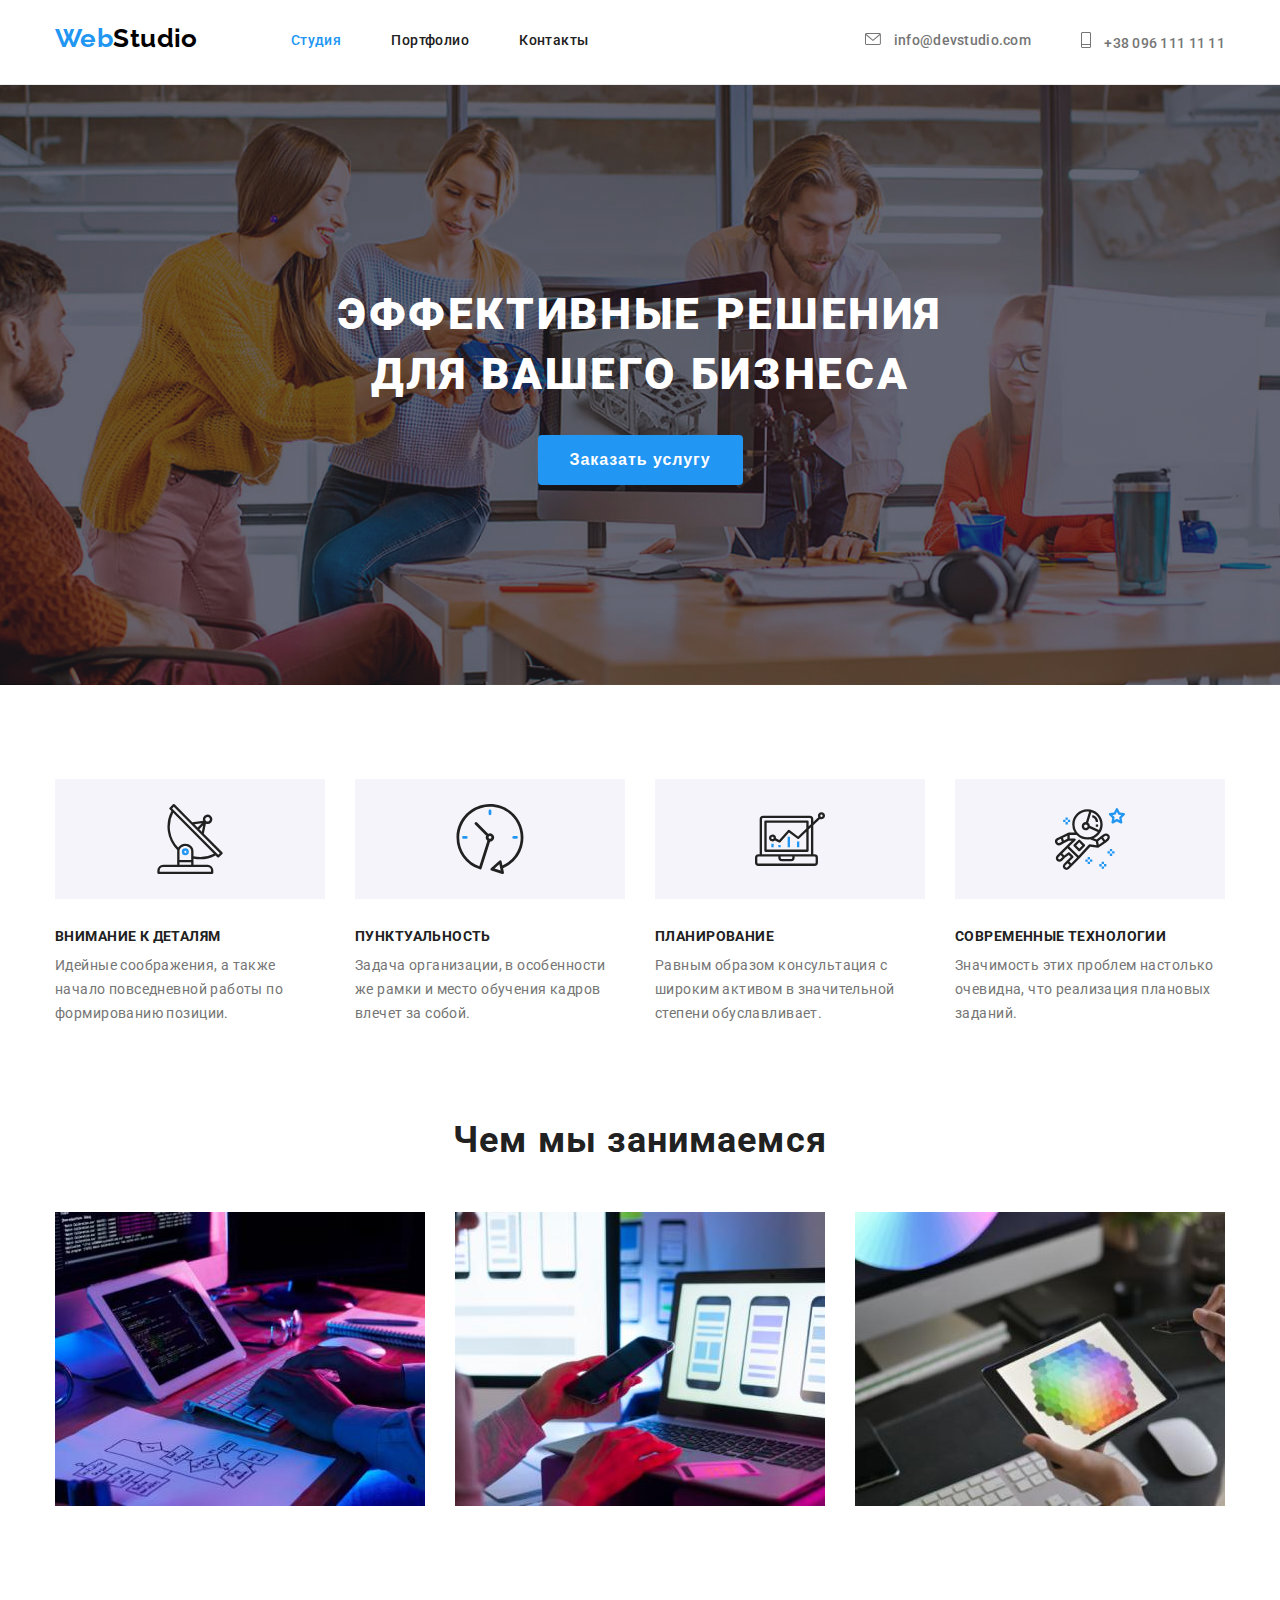
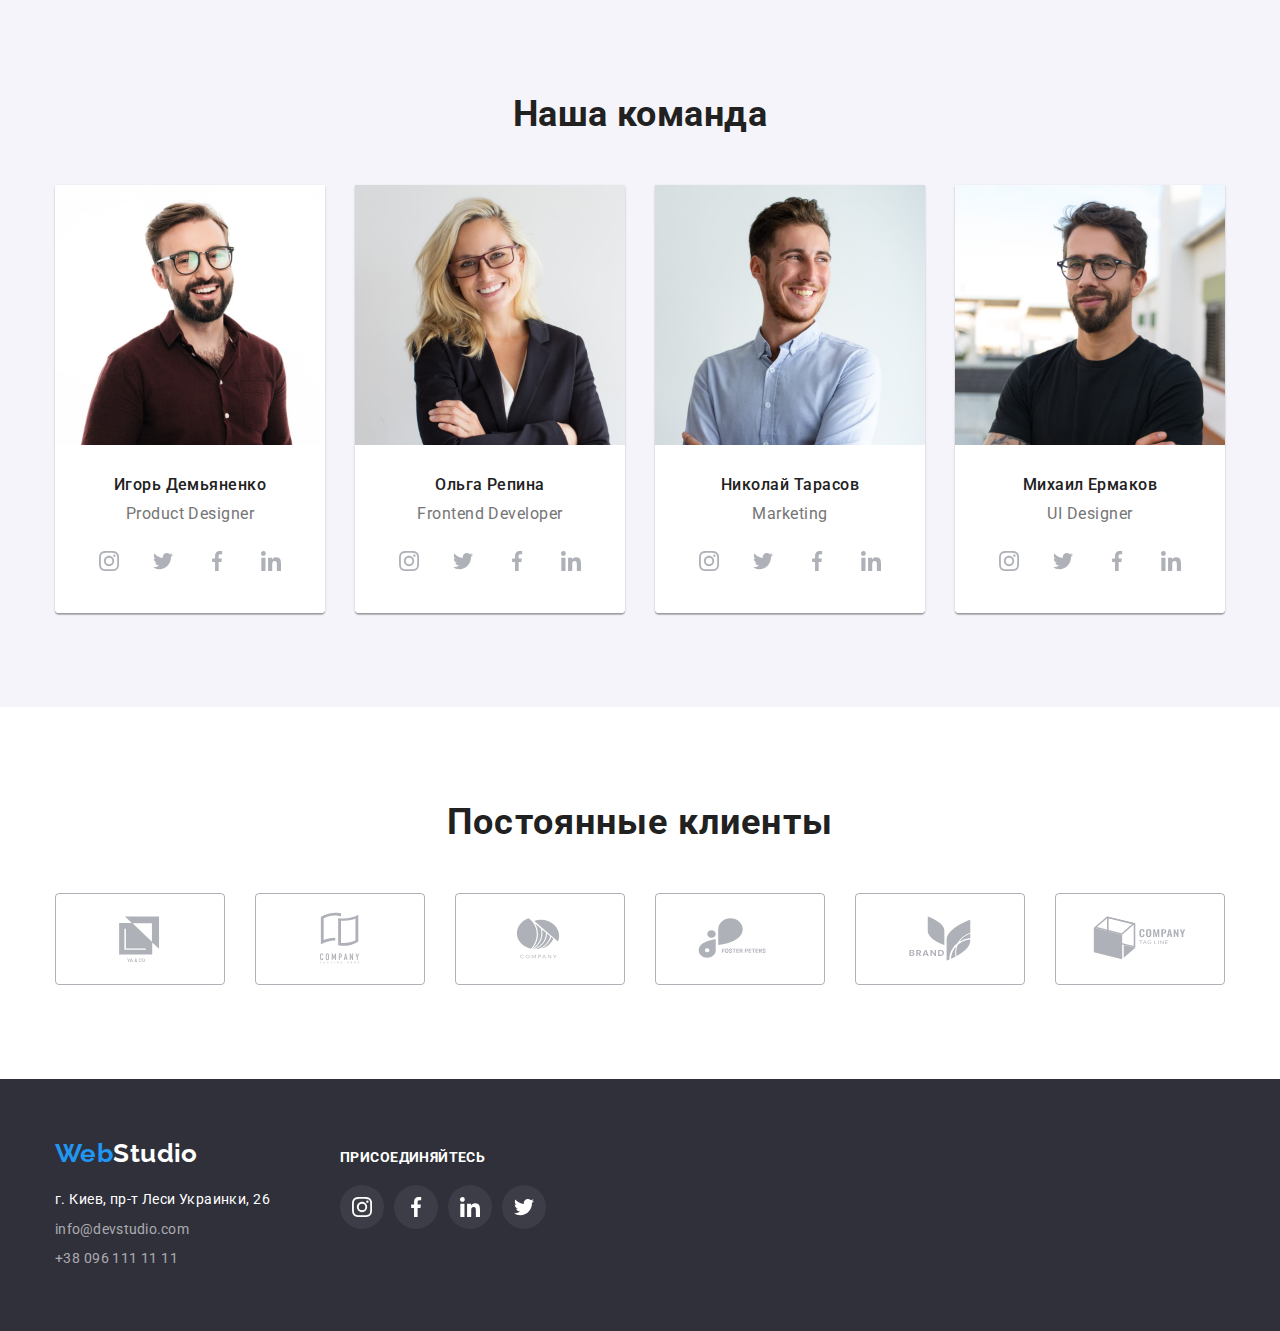
==== index.html @ 875d4e26 "Initial commit" ====
<!DOCTYPE html>
<html lang="ru">

<head>
    <meta charset="UTF-8">
    <meta http-equiv="X-UA-Compatible" content="IE=edge">
    <meta name="viewport" content="width=device-width, initial-scale=1.0">
    <title>Студия</title>
    <link rel="preconnect" href="https://fonts.googleapis.com">
    <link rel="preconnect" href="https://fonts.gstatic.com" crossorigin>
    <link href="https://fonts.googleapis.com/css2?family=Raleway:wght@700&family=Roboto:wght@400;500;700;900&display=swap"
        rel="stylesheet">
    <link rel="stylesheet" href="https://cdnjs.cloudflare.com/ajax/libs/modern-normalize/1.1.0/modern-normalize.min.css"
        integrity="sha512-wpPYUAdjBVSE4KJnH1VR1HeZfpl1ub8YT/NKx4PuQ5NmX2tKuGu6U/JRp5y+Y8XG2tV+wKQpNHVUX03MfMFn9Q=="
        crossorigin="anonymous" referrerpolicy="no-referrer">
    <link rel="stylesheet" href="./css/styles.css">
</head>

<body class="body">
    <header class="header">
        <div class="container container-nav">
        <nav class="navigation">
            <a href="./index.html" class="header-link-logo link"><span class="logo-web">Web</span><span
                    class="logo-studio">Studio</span></a>
            <ul class="header-list list">
                <li class="header-item"><a href="./index.html" class="header-link link current">Студия</a></li>
                <li class="header-item"><a href="./portfolio.html" class="header-link link">Портфолио</a></li>
                <li class="header-item"><a href="" class="header-link link">Контакты</a></li>
            </ul>
        </nav>
        <ul class="header-contact list">
            <li class="header-contact-item">
                <a href="mailto:info@devstudio.com" class="header-mail link">
                <svg class="mail-icon" width="16">
                    <use href="./images/icons/icons.svg#icon-envelope"></use>
                </svg>
                info@devstudio.com</a>
            </li>
            <li class="header-contact-item">
                <a href="tel:+380961111111" class="header-tel link">
                    <svg class="phone-icon" width="10" height="16">
                        <use href="./images/icons/icons.svg#icon-smartphone"></use>
                    </svg>
                    +38 096 111 11 11</a>
            </li>
        </ul>
        </div>
    </header>
    <main>
        <!--Секция Решения-->
        <section class="section-hero">
            <div class="container-hero">
            <h1 class="hero-title">Эффективные решения для вашего бизнеса</h1>
            <button type="button" class="hero-button">Заказать услугу</button>
            </div>
        </section>
        <!--Секция Особенности-->
        <section class="section">
            <div class="container">
            <h2 class="visually-hidden">Особенности</h2>
            <ul class="features-list list">
                <li class="features-item">
                    <div class="features-icon-box">
                        <svg width="70" height="70">
                            <use href="./images/icons/icons.svg#icon-antenna"></use>
                        </svg>
                    </div>
                    <h3 class="features-title">внимание к деталям</h3>
                    <p class="features-text">Идейные соображения, а также начало повседневной работы по формированию позиции.</p>
                </li>
                <li class="features-item">
                    <div class="features-icon-box">
                        <svg width="70" height="70">
                            <use href="./images/icons/icons.svg#icon-clock"></use>
                        </svg>
                    </div>
                    <h3 class="features-title">пунктуальность</h3>
                    <p class="features-text">Задача организации, в особенности же рамки и место обучения кадров влечет за собой.</p>
                </li>
                <li class="features-item">
                    <div class="features-icon-box">
                        <svg width="70" height="70">
                            <use href="./images/icons/icons.svg#icon-diagram"></use>
                        </svg>
                    </div>
                    <h3 class="features-title">планирование</h3>
                    <p class="features-text">Равным образом консультация с широким активом в значительной степени обуславливает.</p>
                </li>
                <li class="features-item">
                    <div class="features-icon-box">
                        <svg width="70" height="70">
                            <use href="./images/icons/icons.svg#icon-astronaut"></use>
                        </svg>
                    </div>
                    <h3 class="features-title">современные технологии</h3>
                    <p class="features-text">Значимость этих проблем настолько очевидна, что реализация плановых заданий.</p>
                </li>
            </ul>
            </div>
        </section>
        <!--Секция Чем занимаемся-->
        <section class="section section-works">
            <div class="container">
            <h2 class="works-title">Чем мы занимаемся</h2>
            <ul class="works-list list">
                <li class="works-item">
                    <img src="./images/studio/coding.jpg" alt="Написание кода со схемы" width="370" height="294">
                </li>
                <li class="works-item">
                    <img src="./images/studio/mobile.jpg" alt="Настройка телефона по визуалу" width="370" height="294">
                </li>
                <li class="works-item">
                    <img src="./images/studio/graphicstablet.jpg" alt="Выбор палитры на графическом планшете"
                        width="370" height="294">
                </li>
            </ul>
            </div>
        </section>
        <!--Секция Команда-->
        <section class="section section-team">
            <div class="container">
            <h2 class="team-title">Наша команда</h2>
            <ul class="team-list list">
                <li class="team-card">
                    <img class="team-img" src="./images/team/cardteam1.jpg" alt="Игорь Демьяненко" width="270" height="260">
                    <div class="member-info">
                    <h3 class="employee-title">Игорь Демьяненко</h3>
                    <p class="position-team">Product Designer</p>
                    <ul class="team-soc-list list">
                        <li class="team-soc-item">
                            <a href="" class="team-soc-link">
                                <svg class="team-soc-icon" width="20" height="20">
                                    <use href="./images/icons/icons.svg#icon-instagram"></use>
                                </svg>
                            </a>
                        </li>
                        <li class="team-soc-item">
                            <a href="" class="team-soc-link">
                                <svg class="team-soc-icon" width="20" height="20">
                                    <use href="./images/icons/icons.svg#icon-twitter"></use>
                                </svg>
                            </a>
                        </li>
                        <li class="team-soc-item">
                            <a href="" class="team-soc-link">
                                <svg class="team-soc-icon" width="20" height="20">
                                    <use href="./images/icons/icons.svg#icon-facebook"></use>
                                </svg>
                            </a>
                        </li>
                        <li class="team-soc-item">
                            <a href="" class="team-soc-link">
                                <svg class="team-soc-icon" width="20" height="20">
                                    <use href="./images/icons/icons.svg#icon-linkedin"></use>
                                </svg>
                            </a>
                        </li>
                    </ul>
                    </div>
                </li>
                <li class="team-card">
                    <img class="team-img" src="./images/team/cardteam2.jpg" alt="Ольга Репина" width="270" height="260">
                    <div class="member-info">
                    <h3 class="employee-title">Ольга Репина</h3>
                    <p class="position-team">Frontend Developer</p>
                    <ul class="team-soc-list list">
                        <li class="team-soc-item">
                            <a href="" class="team-soc-link">
                                <svg class="team-soc-icon" width="20" height="20">
                                    <use href="./images/icons/icons.svg#icon-instagram"></use>
                                </svg>
                            </a>
                        </li>
                        <li class="team-soc-item">
                            <a href="" class="team-soc-link">
                                <svg class="team-soc-icon" width="20" height="20">
                                    <use href="./images/icons/icons.svg#icon-twitter"></use>
                                </svg>
                            </a>
                        </li>
                        <li class="team-soc-item">
                            <a href="" class="team-soc-link">
                                <svg class="team-soc-icon" width="20" height="20">
                                    <use href="./images/icons/icons.svg#icon-facebook"></use>
                                </svg>
                            </a>
                        </li>
                        <li class="team-soc-item">
                            <a href="" class="team-soc-link">
                                <svg class="team-soc-icon" width="20" height="20">
                                    <use href="./images/icons/icons.svg#icon-linkedin"></use>
                                </svg>
                            </a>
                        </li>
                    </ul>
                    </div>
                </li>
                <li class="team-card">
                    <img class="team-img" src="./images/team/cardteam3.jpg" alt="Николай Тарасов" width="270" height="260">
                    <div class="member-info">
                    <h3 class="employee-title">Николай Тарасов</h3>
                    <p class="position-team">Marketing</p>
                    <ul class="team-soc-list list">
                        <li class="team-soc-item">
                            <a href="" class="team-soc-link">
                                <svg class="team-soc-icon" width="20" height="20">
                                    <use href="./images/icons/icons.svg#icon-instagram"></use>
                                </svg>
                            </a>
                        </li>
                        <li class="team-soc-item">
                            <a href="" class="team-soc-link">
                                <svg class="team-soc-icon" width="20" height="20">
                                    <use href="./images/icons/icons.svg#icon-twitter"></use>
                                </svg>
                            </a>
                        </li>
                        <li class="team-soc-item">
                            <a href="" class="team-soc-link">
                                <svg class="team-soc-icon" width="20" height="20">
                                    <use href="./images/icons/icons.svg#icon-facebook"></use>
                                </svg>
                            </a>
                        </li>
                        <li class="team-soc-item">
                            <a href="" class="team-soc-link">
                                <svg class="team-soc-icon" width="20" height="20">
                                    <use href="./images/icons/icons.svg#icon-linkedin"></use>
                                </svg>
                            </a>
                        </li>
                    </ul>
                    </div>
                </li>
                <li class="team-card">
                    <img class="team-img" src="./images/team/cardteam4.jpg" alt="Михаил Ермаков" width="270" height="260">
                    <div class="member-info">
                    <h3 class="employee-title">Михаил Ермаков</h3>
                    <p class="position-team">UI Designer</p>
                    <ul class="team-soc-list list">
                        <li class="team-soc-item">
                            <a href="" class="team-soc-link">
                                <svg class="team-soc-icon" width="20" height="20">
                                    <use href="./images/icons/icons.svg#icon-instagram"></use>
                                </svg>
                            </a>
                        </li>
                        <li class="team-soc-item">
                            <a href="" class="team-soc-link">
                                <svg class="team-soc-icon" width="20" height="20">
                                    <use href="./images/icons/icons.svg#icon-twitter"></use>
                                </svg>
                            </a>
                        </li>
                        <li class="team-soc-item">
                            <a href="" class="team-soc-link">
                                <svg class="team-soc-icon" width="20" height="20">
                                    <use href="./images/icons/icons.svg#icon-facebook"></use>
                                </svg>
                            </a>
                        </li>
                        <li class="team-soc-item">
                            <a href="" class="team-soc-link">
                                <svg class="team-soc-icon" width="20" height="20">
                                    <use href="./images/icons/icons.svg#icon-linkedin"></use>
                                </svg>
                            </a>
                        </li>
                    </ul>
                    </div>
                </li>
            </ul>
            </div>
        </section>
    <!--Секция Постоянные клиенты-->
    <section class="section section-clients">
        <div class="container">
            <h2 class="title-clients">Постоянные клиенты</h2>
            <ul class="clients-list list">
                <li class="clients-item">
                    <a href="" class="clients-links">
                        <svg class="clients-icon" width="106" height="60">
                            <use href="./images/icons/icons.svg#icon-logo-1"></use>
                        </svg>
                    </a>
                </li>
                <li class="clients-item">
                    <a href="" class="clients-links">
                        <svg class="clients-icon" width="106" height="60">
                            <use href="./images/icons/icons.svg#icon-logo-2"></use>
                        </svg>
                    </a>
                </li>
                <li class="clients-item">
                    <a href="" class="clients-links">
                        <svg class="clients-icon" width="106" height="60">
                            <use href="./images/icons/icons.svg#icon-logo-3"></use>
                        </svg>
                    </a>
                </li>
                <li class="clients-item">
                    <a href="" class="clients-links">
                        <svg class="clients-icon" width="106" height="60">
                            <use href="./images/icons/icons.svg#icon-logo-4"></use>
                        </svg>
                    </a>
                </li>
                <li class="clients-item">
                    <a href="" class="clients-links">
                        <svg class="clients-icon" width="106" height="60">
                            <use href="./images/icons/icons.svg#icon-logo-5"></use>
                        </svg>
                    </a>
                </li>
                <li class="clients-item">
                    <a href="" class="clients-links">
                        <svg class="clients-icon" width="106" height="60">
                            <use href="./images/icons/icons.svg#icon-logo-6"></use>
                        </svg>
                    </a>
                </li>
            </ul>
        </div>
    </section>
    </main>
    <!--Подвал-->
    <footer class="footer">
        <div class="container basement-container">
        <div class="footer-container">
        <a href="./index.html" class="footer-link-logo link"><span class="logo-web">Web</span><span class="logo-studio-footer">Studio</span></a>
        <address class="footer-address">
            <ul class="address-list list">
                <li class="contacts"><a href="https://goo.gl/maps/UrgGSYHFzUW1wkLTA" target="_blank" class="footer-map-link link">г. Киев, пр-т Леси Украинки, 26<br></a></li>
                <li class="contacts contacts-secondary"><a href="mailto:info@devstudio.com" class="footer-mail link">info@devstudio.com </a></li>
                <li class="contacts contacts-secondary"><a href="tel:+380961111111" class="footer-tel link">+38 096 111 11 11</a></li>
            </ul>
        </address>
        </div>
        <div class="join-us-footer">
            <p class="join-us-title">Присоединяйтесь</p>
            <ul class="join-us-list list">
                <li class="join-us-item">
                    <a href="" class="join-us-link link">
                        <svg class="join-us-icon" width="20" height="20">
                            <use href="./images/icons/icons.svg#icon-instagram"></use>
                        </svg>
                    </a>
                </li>
                <li class="join-us-item">
                    <a href="" class="join-us-link link">
                        <svg class="join-us-icon" width="20" height="20">
                            <use href="./images/icons/icons.svg#icon-facebook"></use>
                        </svg>
                    </a>
                </li>
                <li class="join-us-item">
                    <a href="" class="join-us-link link">
                        <svg class="join-us-icon" width="20" height="20">
                            <use href="./images/icons/icons.svg#icon-linkedin"></use>
                        </svg>
                    </a>
                </li>
                <li class="join-us-item">
                    <a href="" class="join-us-link link">
                        <svg class="join-us-icon" width="20" height="20">
                            <use href="./images/icons/icons.svg#icon-twitter"></use>
                        </svg>
                    </a>
                </li>
            </ul>
        </div>
        </div>
    </footer>
</body>

</html>
---- css/styles.css ----
html {
    box-sizing: border-box;
}

*,
*::before,
*::after {
    box-sizing: inherit;
}


:root {
    --title-text-color: #212121;
    --header-link-color: #212121;
    --button-services-color: #212121;
    --secondary-text-color: #757575;
    --main-text-color: #FFFFFF;
    --main-background-color: #ffffff;
    --footer-text: #ffffff;
    --button-text-color: #ffffff;
    --logo-studio-color: #000000;
    --logo-studio-alt-color: #FFFFFF;
    --hero-button-color: #ffffff;
    --hero-button-color-alt: #000000;
    --logo-web-color: #2196F3;
    --link-color: #2196F3;
    --main-button-color: #2196F3;
    --bg-icon-color: #2196F3;
    --footer-text-color: rgba(255, 255, 255, 0.6);
    --hero-background-color: #2F303A;
    --footer-background-color: #2F303A;
    --button-background-color: #F5F4FA;
    --team-background-color: #F5F4FA;
    --list-right-margin: 30px;
}

body {
    margin: 0;
    font-family: 'Roboto', Tahoma sans-serif;
    color: var(--secondary-text-color);
    font-size: 14px;
    letter-spacing: 0.03em;
    background-color: var(--main-background-color);
}

img {
    display: block;
}

.visually-hidden {
    position: absolute;
    white-space: nowrap;
    width: 1px;
    height: 1px;
    overflow: hidden;
    border: 0;
    padding: 0;
    clip: rect(0 0 0 0);
    clip-path: inset(50%);
    margin: -1px;
}

.link {
    text-decoration: none;
}

.list {
    list-style: none;
    padding: 0;
    margin: 0;
}

.section {
    padding-top: 94px;
    padding-bottom: 94px;
}

ul {
    list-style: none;
    margin: 0px;
    padding: 0px;
}

h1,
h2,
h3 {
    margin: 0px;
}

p {
    margin: 0px;
}

.container {
    width: 1200px;
    margin: 0 auto;
    padding-left: 15px;
    padding-right: 15px;
}

/*-----------------header body-------*/
.header {
    border-bottom: 1px solid #ECECEC;
}

.container-nav {
    display: flex;
}

.navigation {
    display: flex;
}

.header-link-logo {
    padding-top: 24px;
    padding-bottom: 25px;
    text-decoration: none;
    align-items: center;
    margin-right: 93px;
    font-family: 'Raleway';
}

.logo-web {
    font-family: "Raleway", sans-serif;
    font-weight: 700;
    font-size: 26px;
    line-height: 1.1;
    color: var(--logo-web-color);
}

.logo-studio {
    font-family: "Raleway", sans-serif;
    font-weight: 700;
    font-size: 26px;
    line-height: 1.1;
    color: var(--logo-studio-color);
}

.header-list {
    display: flex;
}

.header-item {
    padding-top: 32px;
    padding-bottom: 32px;
    margin-right: 50px;
}

.header-item:last-child {
    margin-right: 0;
}

.header-link {
    padding-top: 32px;
    padding-bottom: 32px;
    font-weight: 500;
    line-height: 1.1;
    color: var(--header-link-color);
}

.header-link:hover,
.header-link:focus {
    color: var(--link-color);
}

.link.current {
    color: var(--link-color);
}

/*------header contacts-------*/

.header-contact {
    display: flex;
    justify-content: end;
    margin-left: auto;
}

.header-contact-item {
    padding-top: 32px;
    padding-bottom: 32px;
    margin-right: 50px;
}

.header-contact-item:last-child {
    margin-right: 0;
}

.header-mail {
    padding-top: 32px;
    padding-bottom: 32px;
    font-weight: 500;
    line-height: 1.14;
    letter-spacing: 0.02em;
    text-decoration: none;
    color: var(--secondary-text-color);
    align-items: center;
}

.header-mail:hover,
.header-mail:focus {
    color: var(--link-color)
}

.mail-icon {
    fill: #757575;
    margin-right: 10px;
    height: 12px;
}

.phone-icon {
    fill: #757575;
    margin-right: 10px;
    height: 16px;
}

.header-mail:hover .mail-icon {
    fill: var(--link-color)
}

.header-mail:focus .mail-icon {
    fill: var(--link-color)
}

.header-tel {
    padding-top: 32px;
    padding-bottom: 32px;
    font-weight: 500;
    line-height: 1.14;
    letter-spacing: 0.02em;
    text-decoration: none;
    align-items: center;
    color: var(--secondary-text-color);
}

.header-tel:hover,
.header-tel:focus {
    color: var(--link-color);
}

.header-tel:hover .phone-icon {
    fill: var(--link-color)
}

.header-tel:focus .phone-icon {
    fill: var(--link-color)
}

/*-------------main body hero line--------*/

.section-hero {
    background-color: var(--hero-background-color);
    text-align: center;
    padding-top: 200px;
    padding-bottom: 200px;
    background-image: linear-gradient(rgba(47, 48, 58, 0.4), rgba(47, 48, 58, 0.4)), url(../images/hero.jpg);
    background-repeat: no-repeat;
    background-size: cover;
    background-position: center;
    max-width: 1600px;
    margin: 0 auto;
}

.container-hero {
    width: 1200px;
    margin: 0 auto;
    padding-left: 15px;
    padding-right: 15px;
}

.hero-title {
    max-width: 696px;
    margin: 0 auto;
    margin-bottom: 30px;
    font-weight: 900;
    font-size: 44px;
    line-height: 1.36;
    letter-spacing: 0.06em;
    text-transform: uppercase;
    color: var(--main-text-color);
}

.hero-button {
    border-radius: 4px;
    min-width: 200px;
    padding: 10px 32px;
    font-weight: 700;
    font-size: 16px;
    line-height: 1.87;
    border: none;
    align-items: center;
    letter-spacing: 0.06em;
    color: var(--hero-button-color);
    cursor: pointer;
    background-color: var(--main-button-color);
}


/*-------------main body specificities line--------*/

.features-list {
    display: flex;
    flex-wrap: wrap;
}

.features-item {
    margin-right: var(--list-right-margin);
}

.features-item:last-child {
    margin-right: 0;
}

.features-icon-box {
    width: 270px;
    height: 120px;
    background-color: #F5F4FA;
    display: flex;
    justify-content: center;
    align-items: center;
    margin-bottom: 30px;
}

.features-title {
    font-size: 14px;
    margin-bottom: 10px;
    font-weight: 700;
    line-height: 1.14;
    text-transform: uppercase;
    color: var(--title-text-color);
}

.features-item {
    max-width: 270px;
}

.features-text {
    line-height: 1.7;
}

/* --------------main body works line------*/

.section-works {
    padding-top: 0;
}

.works-list {
    display: flex;
    list-style: none;
}

.works-item {
    margin-right: var(--list-right-margin);
}

.works-item:last-child {
    margin-right: 0;
}

.works-title {
    margin-bottom: 50px;
    font-weight: 700;
    font-size: 36px;
    line-height: 1.16;
    text-align: center;
    letter-spacing: 0.03em;
    color: var(--title-text-color);
}

/* --------------main body team line------*/

.section-team {
    background-color: var(--team-background-color);
}

.team-list {
    display: flex;
}

.team-card {
    margin-right: var(--list-right-margin);
    box-shadow: 0px 1px 3px rgba(0, 0, 0, 0.12), 0px 1px 1px rgba(0, 0, 0, 0.14), 0px 2px 1px rgba(0, 0, 0, 0.2);
    border-radius: 0px 0px 4px 4px;
    background-color: #ffffff;
}

.team-card:last-child {
    margin-right: 0;
}

.member-info {
    width: 270px;
    padding-top: 30px;
    padding-bottom: 30px;
    background-color: #ffffff;
    border-bottom-left-radius: 4px;
    border-bottom-right-radius: 4px;
}

.team-title {
    margin-bottom: 50px;
    font-weight: 700;
    font-size: 36px;
    line-height: 1.16;
    text-align: center;
    color: var(--title-text-color);
}

.employee-title {
    margin-bottom: 10px;
    font-weight: 500;
    font-size: 16px;
    line-height: 19px;
    letter-spacing: 0.03em;
    text-align: center;
    color: var(--title-text-color);
}

.position-team {
    margin: 0 auto;
    margin-bottom: 16px;
    font-weight: 400;
    font-size: 16px;
    line-height: 19px;
    letter-spacing: 0.03em;
    text-align: center;
}

.team-soc-list {
    display: flex;
    justify-content: center;
    margin: 0 auto;
}

.team-soc-item {
    margin-right: 10px;
    width: 44px;
    height: 44px;
}

.team-soc-item:last-child {
    margin-right: 0;
}

.team-soc-link {
    display: flex;
    justify-content: center;
    align-items: center;
    width: 44px;
    height: 44px;
    background-color: #FFFFFF;
    border-radius: 50%;
}

.team-soc-icon {
    fill: #afb1b8;
}

.team-soc-link:hover {
    background-color: var(--bg-icon-color);
}

.team-soc-link:hover .team-soc-icon {
    fill: #ffffff;
}

.team-soc-link:focus .team-soc-icon {
    fill: #e5e5e5;
}

/* --------------body regular clients line------*/

.title-clients {
    font-weight: 700;
    font-size: 36px;
    line-height: 42px;
    text-align: center;
    letter-spacing: 0.03em;
    color: var(--title-text-color);
    margin-bottom: 50px;
}

.clients-links {
    width: 100%;
    height: 100%;
    padding: 16px 32px;
    border: 1px solid #AFB1B8;
    border-radius: 4px;
    display: flex;
    justify-content: center;
    align-items: center;
}

.clients-list {
    display: flex;
    flex-wrap: wrap;
}

.clients-item {
    width: 170px;
    height: 92px;
    margin-right: 30px;
}

.clients-item:last-child {
    margin-right: 0px;
}

.clients-links:hover {
    border: 1px solid #2196F3
}

.clients-icon {
    fill: #AFB1B8;
}

.clients-links:hover .clients-icon {
    fill: #2196F3
}

.clients-links:focus .clients-icon {
    fill: #2196F3
}

/*-------------footer----------*/

.footer {
    background-color: var(--footer-background-color);
    padding-bottom: 60px;
    padding-top: 60px;
}

.basement-container {
    display: flex;
    align-items: baseline;
}


.footer-link-logo {
    text-decoration: none;
    align-items: center;
    font-family: 'Raleway';
    display: inline-block;
    margin-bottom: 20px;
}

.contacts {
    margin-bottom: 9px;
}

.contacts:last-child {
    margin-bottom: 0;
}

.logo-studio-footer {
    font-family: "Raleway", sans-serif;
    font-weight: 700;
    font-size: 26px;
    line-height: 1.1;
    color: var(--logo-studio-alt-color);
}

.footer-map-link {
    line-height: 1.7;
    color: var(--footer-text);
    font-style: normal;
}

.footer-map-link:hover,
.footer-map-link:focus {
    color: var(--link-color);
}

.footer-mail {
    line-height: 1.14;
    letter-spacing: 0.02em;
    color: var(--footer-text-color);
    font-style: normal;
}

.footer-mail:hover,
.footer-mail:focus {
    color: var(--link-color);
}

.footer-tel {
    line-height: 1.7;
    color: var(--footer-text-color);
    font-style: normal;
}

.footer-tel:hover,
.footer-tel:focus {
    color: var(--link-color);
}

/*-------------footer join us----------*/

.join-us-footer {
    margin-left: 70px;
}

.join-us-title {
    font-weight: 700;
    font-size: 14px;
    line-height: 16px;
    letter-spacing: 0.03em;
    text-transform: uppercase;
    color: #FFFFFF;
    margin-bottom: 20px;
}

.join-us-title {
    display: flex;
    align-items: baseline;
}

.join-us-list {
    display: flex;
    justify-content: center;
}

.join-us-item {
    margin-right: 10px;
    width: 44px;
    height: 44px;
}

.join-us-item:last-child {
    margin-right: 0;
}

.join-us-link {
    width: 100%;
    height: 100%;
    background-color: #ffffff10;
    border-radius: 50%;
    display: flex;
    justify-content: center;
    align-items: center;
}

.join-us-icon {
    fill: #ffffff;
}

.join-us-link:hover,
.join-us-link:focus {
    background-color: var(--bg-icon-color);
}

.join-us-link:hover .join-us-icon {
    fill: #ffffff;
}

.join-us-link:focus .join-us-icon {
    fill: #ffffff;
}

/*-------------PORTFOLIO--------*/


.services-button {
    border: none;
    border-radius: 4px;
    padding: 5.94px 22px;
    font-weight: 500;
    font-size: 16px;
    line-height: 1.6;
    text-align: center;
    display: flex;
    align-items: center;
    color: var(--button-services-color);
    cursor: pointer;
    background-color: var(--button-background-color);
    }

.services-button:hover,
.services-button:focus {
    color: var(--logo-studio-alt-color);
    background-color: var(--main-button-color);
    box-shadow: 0px 4px 4px rgba(0, 0, 0, 0.25),
            0px 4px 4px rgba(0, 0, 0, 0.25),
            0px 2px 2px rgba(0, 0, 0, 0.12);
    }

.services-button-list {
    justify-content: center;
    margin-bottom: 50px;
    display: flex;
    flex-wrap: wrap;
    }

.filter-button {
    margin-right: 8px;
    align-items: center;
    }

.filter-button:last-child {
    margin: 0;
    }

.services-link {
    display: block;
}

.services-link:hover,
.services-link:focus {
    box-shadow: 0px 1px 1px rgba(0, 0, 0, 0.12),
        0px 4px 4px rgba(0, 0, 0, 0.06),
        1px 4px 6px rgba(0, 0, 0, 0.16);
}

.services-title {
    font-weight: 700;
    font-size: 18px;
    line-height: 36px;
    letter-spacing: 0.06em;
    color: var(--title-text-color);
}

.services-text {
    margin: 0 auto;
    font-weight: 400;
    font-size: 16px;
    line-height: 30px;
    letter-spacing: 0.03em;
    color: var(--secondary-text-color);
}

.services-pics-list {
    display: flex;
    flex-wrap: wrap;
    margin-right: -30px;
}

.services-item {
    margin-right: 30px;
    margin-bottom: 30px;
}

.services-item:nth-last-child(-n + 3) {
    margin-bottom: 0;
}

.portfolio-cards {
    width: 370px;
    padding: 20px 24px;
    background-color: #ffffff;
    border-bottom: 1px solid #EEEEEE;
    border-left: 1px solid #EEEEEE;
    border-right: 1px solid #EEEEEE;
    border-bottom-left-radius: 3px;
    border-bottom-right-radius: 3px;
}
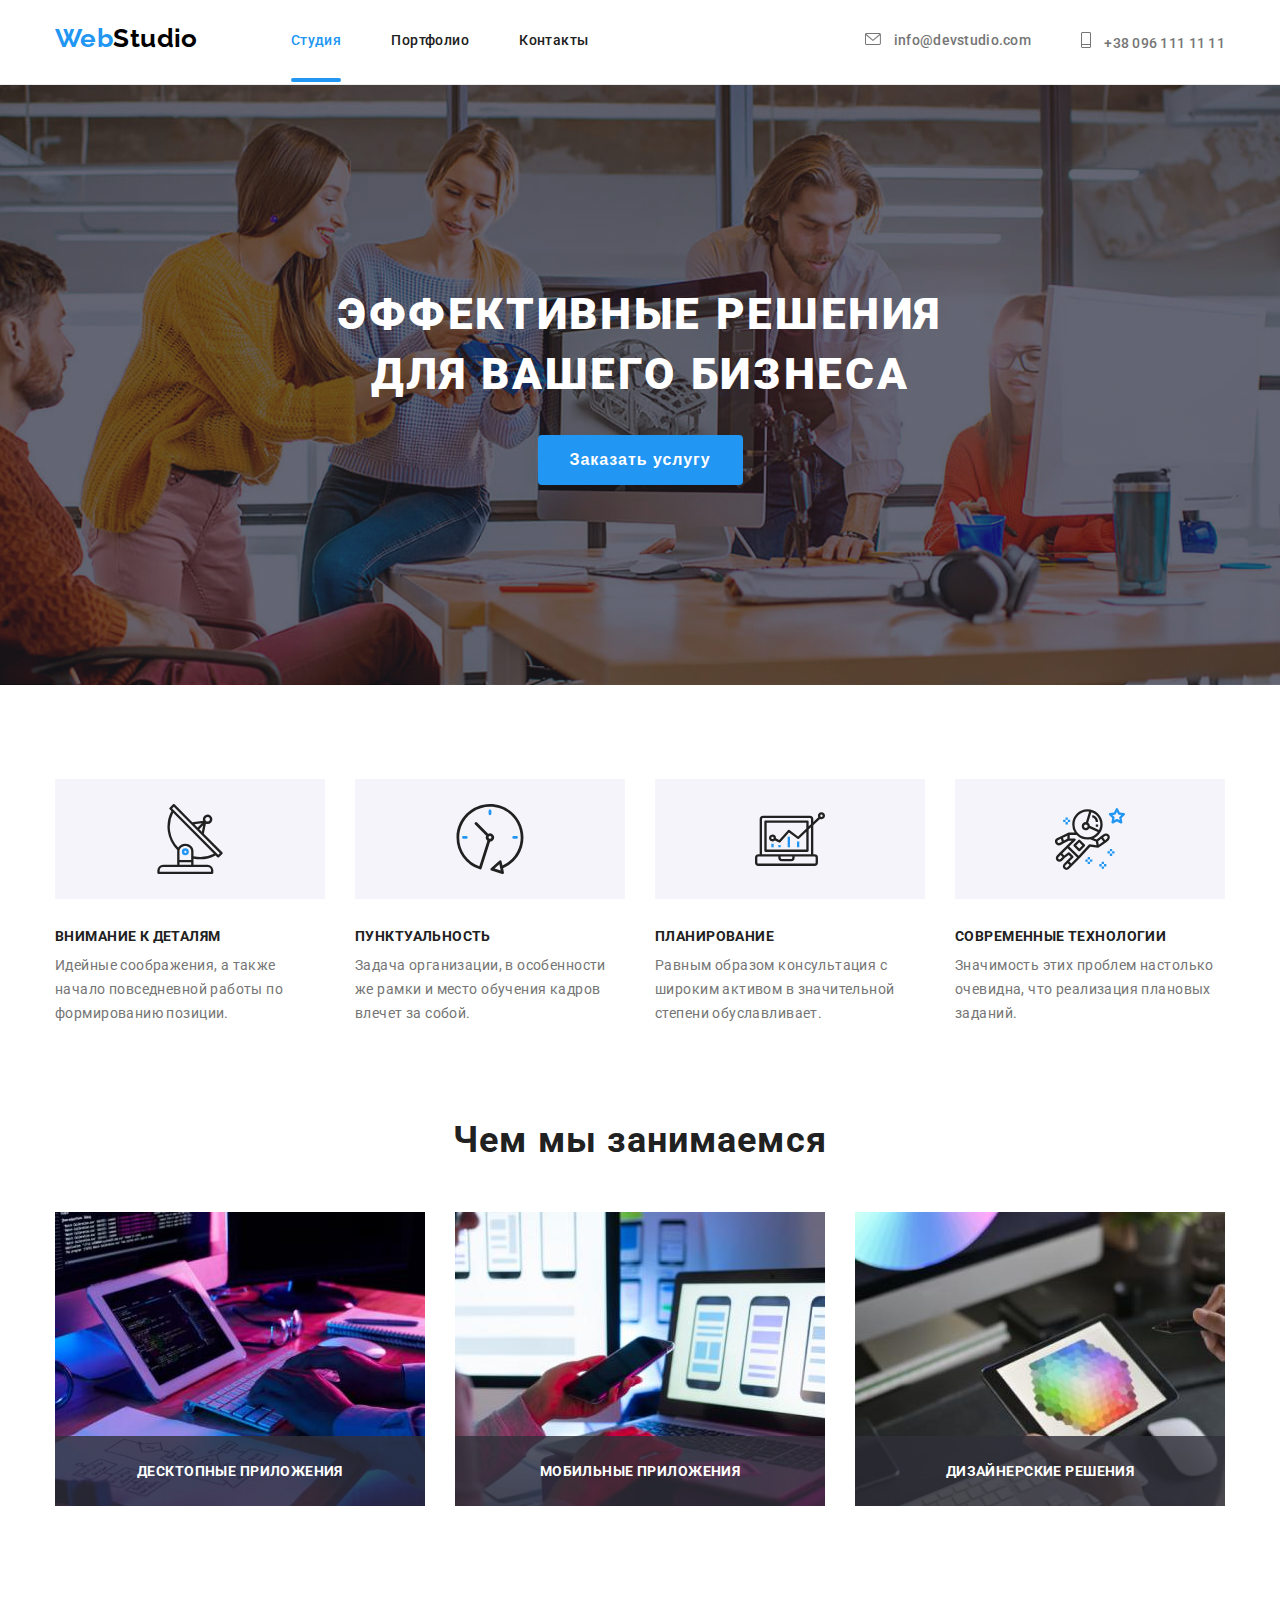
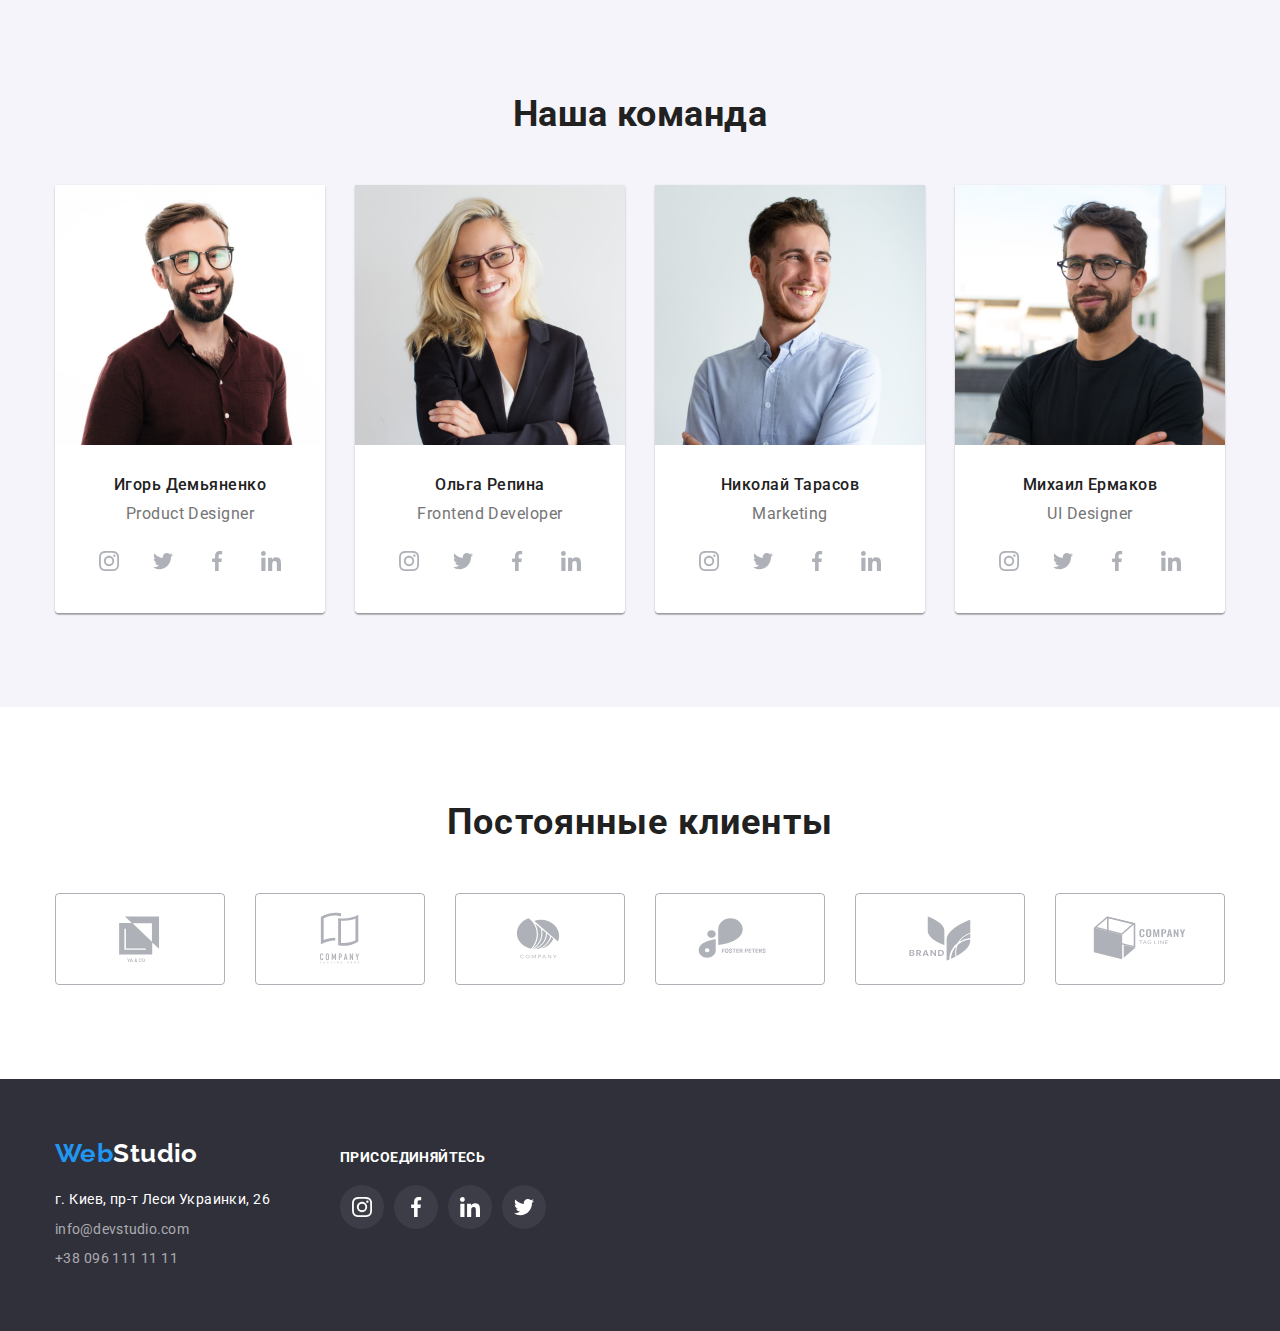
==== commit 04e875df: "add works label" ====
--- a/index.html
+++ b/index.html
@@ -104,14 +104,23 @@
             <h2 class="works-title">Чем мы занимаемся</h2>
             <ul class="works-list list">
                 <li class="works-item">
+                    <div class="works-label">
                     <img src="./images/studio/coding.jpg" alt="Написание кода со схемы" width="370" height="294">
+                    <p class="works-item-text">Десктопные приложения</p>
+                    </div>
                 </li>
                 <li class="works-item">
+                    <div class="works-label">
                     <img src="./images/studio/mobile.jpg" alt="Настройка телефона по визуалу" width="370" height="294">
+                    <p class="works-item-text">Мобильные приложения</p>
+                    </div>
                 </li>
                 <li class="works-item">
+                    <div class="works-label">
                     <img src="./images/studio/graphicstablet.jpg" alt="Выбор палитры на графическом планшете"
                         width="370" height="294">
+                    <p class="works-item-text">Дизайнерские решения</p>
+                    </div>
                 </li>
             </ul>
             </div>
@@ -371,6 +380,7 @@
         </div>
         </div>
     </footer>
+    <script src="./js/modal.js"></script>
 </body>
 
 </html>--- a/css/styles.css
+++ b/css/styles.css
@@ -151,11 +151,26 @@
 }
 
 .header-link {
+    position: relative;
     padding-top: 32px;
     padding-bottom: 32px;
     font-weight: 500;
     line-height: 1.1;
     color: var(--header-link-color);
+    transition-property: color;
+    transition-duration: 250ms;
+    transition-timing-function: cubic-bezier(0.4, 0, 0.2, 1);
+}
+
+.header-link.current::after {
+    content: "";
+    position: absolute;
+    width: 100%;
+    left: 0;
+    bottom: -2px;
+    height: 4px;
+    border-radius: 2px;
+    background: #2196F3;
 }
 
 .header-link:hover,
@@ -366,6 +381,26 @@
     color: var(--title-text-color);
 }
 
+.works-label {
+    position: relative;
+}
+
+.works-item-text {
+    position: absolute;
+    height: 70px;
+    bottom: 0;
+    left: 0;
+    display: flex;
+    justify-content: center;
+    align-items: center;
+    width: 100%;
+    font-weight: 700;
+    line-height: 16px;
+    text-transform: uppercase;
+    color: var(--main-text-color);
+    background: rgba(47, 48, 58, 0.8);
+}
+
 /* --------------main body team line------*/
 
 .section-team {
@@ -672,6 +707,10 @@
     color: var(--button-services-color);
     cursor: pointer;
     background-color: var(--button-background-color);
+
+    transition-property: color, background-color, box-shadow;
+    transition-duration: 250ms;
+    transition-timing-function: cubic-bezier(0.4, 0, 0.2, 1);
     }
 
 .services-button:hover,
@@ -701,6 +740,9 @@
 
 .services-link {
     display: block;
+    transition-property: box-shadow;
+    transition-duration: 250ms;
+    transition-timing-function: cubic-bezier(0.4, 0, 0.2, 1);
 }
 
 .services-link:hover,
@@ -740,6 +782,35 @@
 
 .services-item:nth-last-child(-n + 3) {
     margin-bottom: 0;
+}
+
+.services-pics-item:hover .services-decor-text {
+    transform: translateY(-101%);
+    opacity: 1;
+}
+
+.services-img-decor {
+    position: relative;
+    overflow: hidden;
+    display: block;
+    width: auto;
+    height: 100%;
+}
+
+.services-decor-text {
+    position: absolute;
+    width: 100%;
+    top: 0;
+    left: 0;
+    padding: 63px 24px;
+    font-size: 18px;
+    line-height: 28px;
+    letter-spacing: 0.03em;
+    color: var(--main-text-color);
+    background-color: rgba(33, 150, 243, 0.9);
+    transform: translateY(101%);
+    transition: transform 250ms cubic-bezier(0.4, 0, 0.2, 1),
+    opacity 250ms cubic-bezier(0.4, 0, 0.2, 1);
 }
 
 .portfolio-cards {
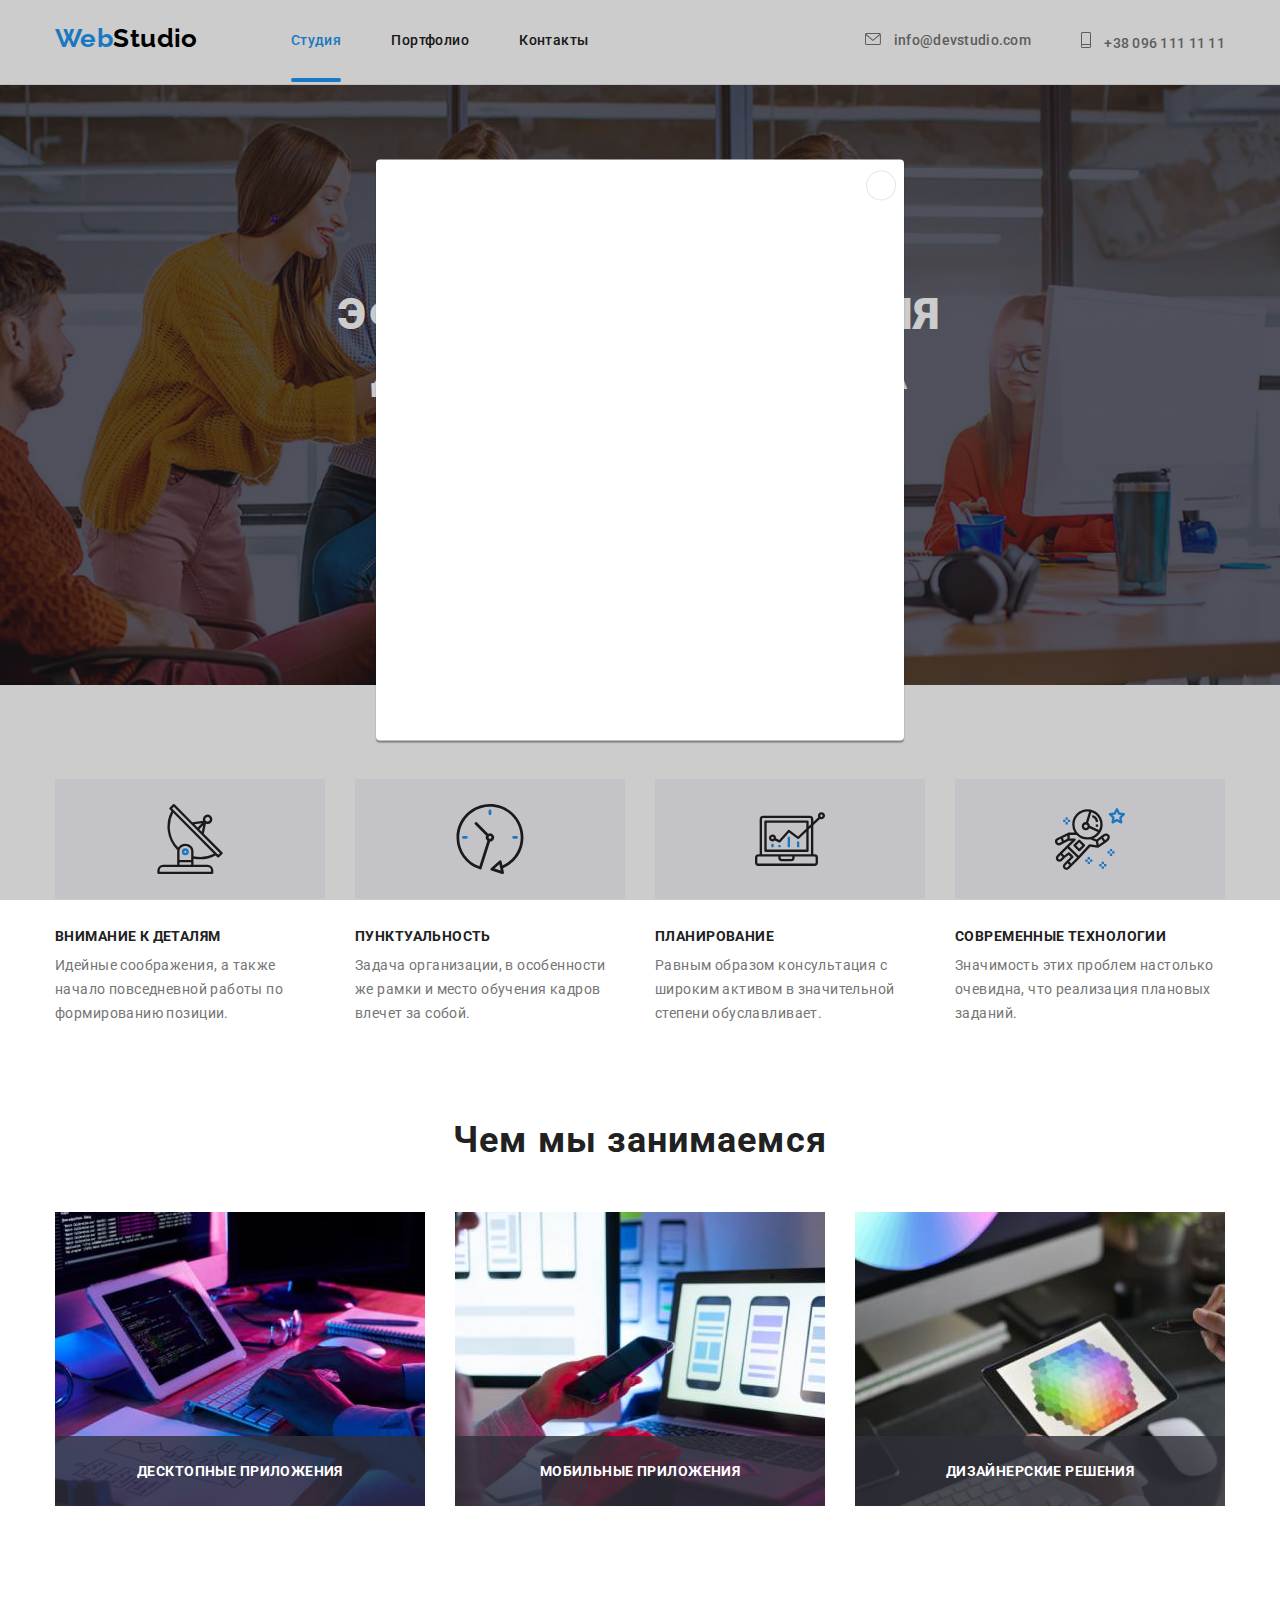
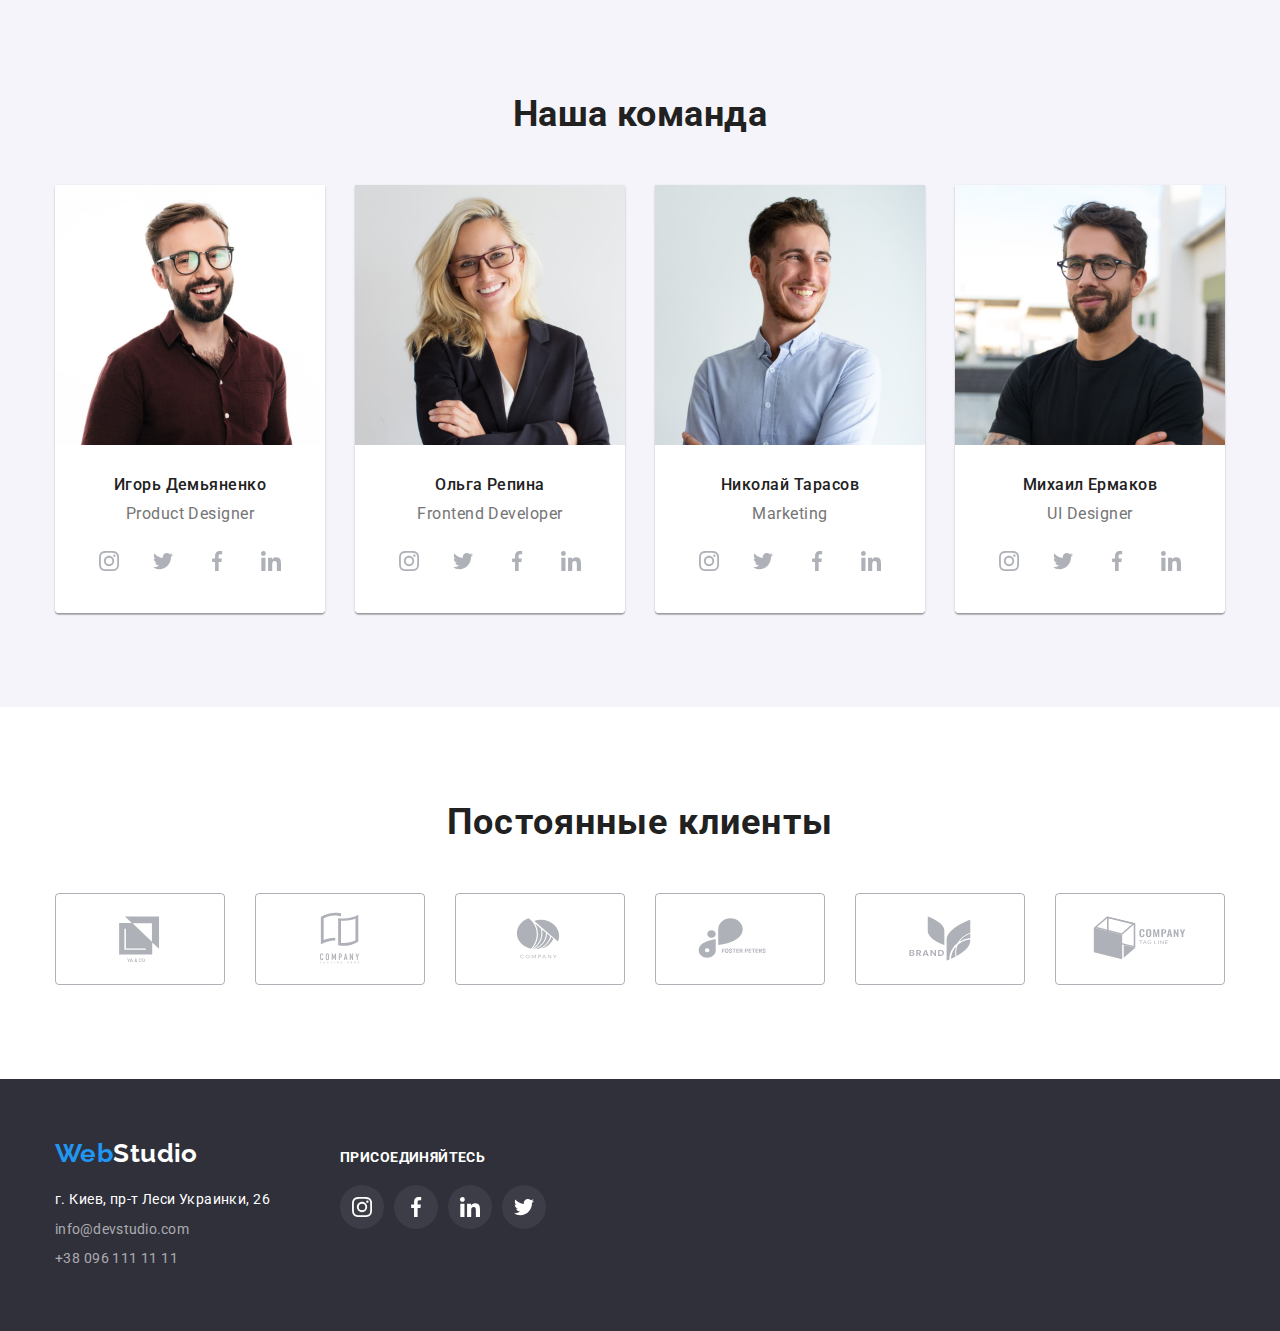
==== commit ada00c4a: "hw5" ====
--- a/index.html
+++ b/index.html
@@ -51,7 +51,7 @@
         <section class="section-hero">
             <div class="container-hero">
             <h1 class="hero-title">Эффективные решения для вашего бизнеса</h1>
-            <button type="button" class="hero-button">Заказать услугу</button>
+            <button type="button" class="hero-button" data-model-open>Заказать услугу</button>
             </div>
         </section>
         <!--Секция Особенности-->
@@ -380,6 +380,15 @@
         </div>
         </div>
     </footer>
+    <div class="backdrop" data-modal>
+        <div class="modal">
+            <button type="button" class="modal-button" data-modal-close>
+                <svg class="icon-Vector" width="11" height="11">
+                    <use href="./images/icons/icons.svg#icon-vector"></use>
+                </svg>
+            </button>
+        </div>
+    </div>
     <script src="./js/modal.js"></script>
 </body>
 
--- a/css/styles.css
+++ b/css/styles.css
@@ -785,32 +785,28 @@
 }
 
 .services-pics-item:hover .services-decor-text {
-    transform: translateY(-101%);
+    transform: translateY(0%);
     opacity: 1;
 }
 
 .services-img-decor {
     position: relative;
-    overflow: hidden;
     display: block;
-    width: auto;
-    height: 100%;
 }
 
 .services-decor-text {
     position: absolute;
-    width: 100%;
+    height: 100%;
     top: 0;
-    left: 0;
     padding: 63px 24px;
     font-size: 18px;
     line-height: 28px;
     letter-spacing: 0.03em;
     color: var(--main-text-color);
     background-color: rgba(33, 150, 243, 0.9);
-    transform: translateY(101%);
+    transform: translateY(100%);
     transition: transform 250ms cubic-bezier(0.4, 0, 0.2, 1),
-    opacity 250ms cubic-bezier(0.4, 0, 0.2, 1);
+    overflow: auto;
 }
 
 .portfolio-cards {
@@ -822,4 +818,51 @@
     border-right: 1px solid #EEEEEE;
     border-bottom-left-radius: 3px;
     border-bottom-right-radius: 3px;
+}
+
+
+/* --------------backdrop------------- */
+
+.backdrop {
+    position: fixed;
+    top: 0;
+    width: 100%;
+    height: 100%;
+    background-color: rgba(0, 0, 0, 0.2);
+    transition: opacity 300ms, visibility 300ms;
+}
+
+.backdrop.is-hidden .modal {
+    transform: rotate(-290deg);
+}
+
+.modal {
+    position: absolute;
+    min-width: 528px;
+    min-height: 581px;
+    top: 50%;
+    left: 50%;
+    background: #FFFFFF;
+    box-shadow: 0px 1px 3px rgba(0, 0, 0, 0.12), 0px 1px 1px rgba(0, 0, 0, 0.14), 0px 2px 1px rgba(0, 0, 0, 0.2);
+    border-radius: 4px;
+    transition: transform 250ms;
+    transform: translate(-50%, -50%) rotate(0);
+}
+
+.modal-button {
+    position: absolute;
+    top: 11px;
+    right: 8px;
+    width: 30px;
+    height: 30px;
+    border-radius: 50%;
+    background: #FFFFFF;
+    border: 1px solid rgba(0, 0, 0, 0.1);
+    box-sizing: border-box;
+}
+
+.is-hidden {
+    opacity: 0;
+    pointer-events: none;
+    visibility: hidden;
 }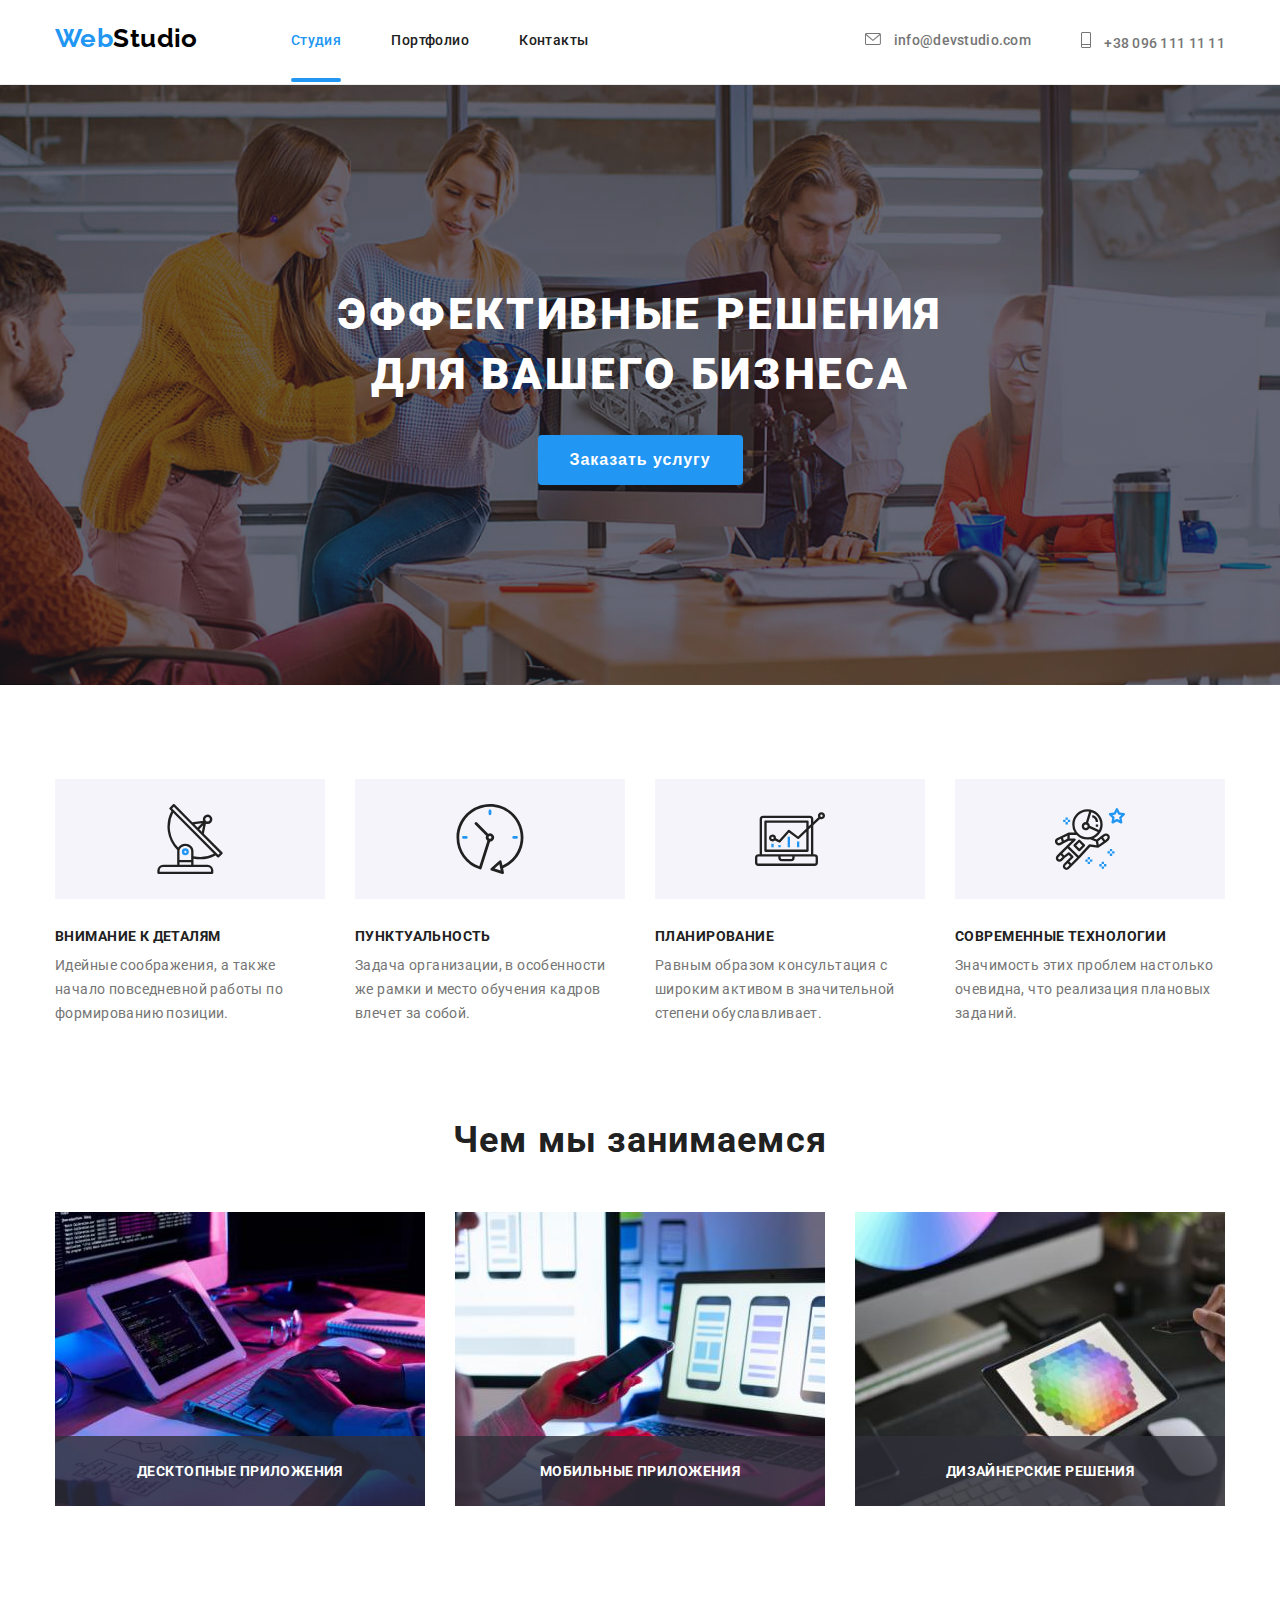
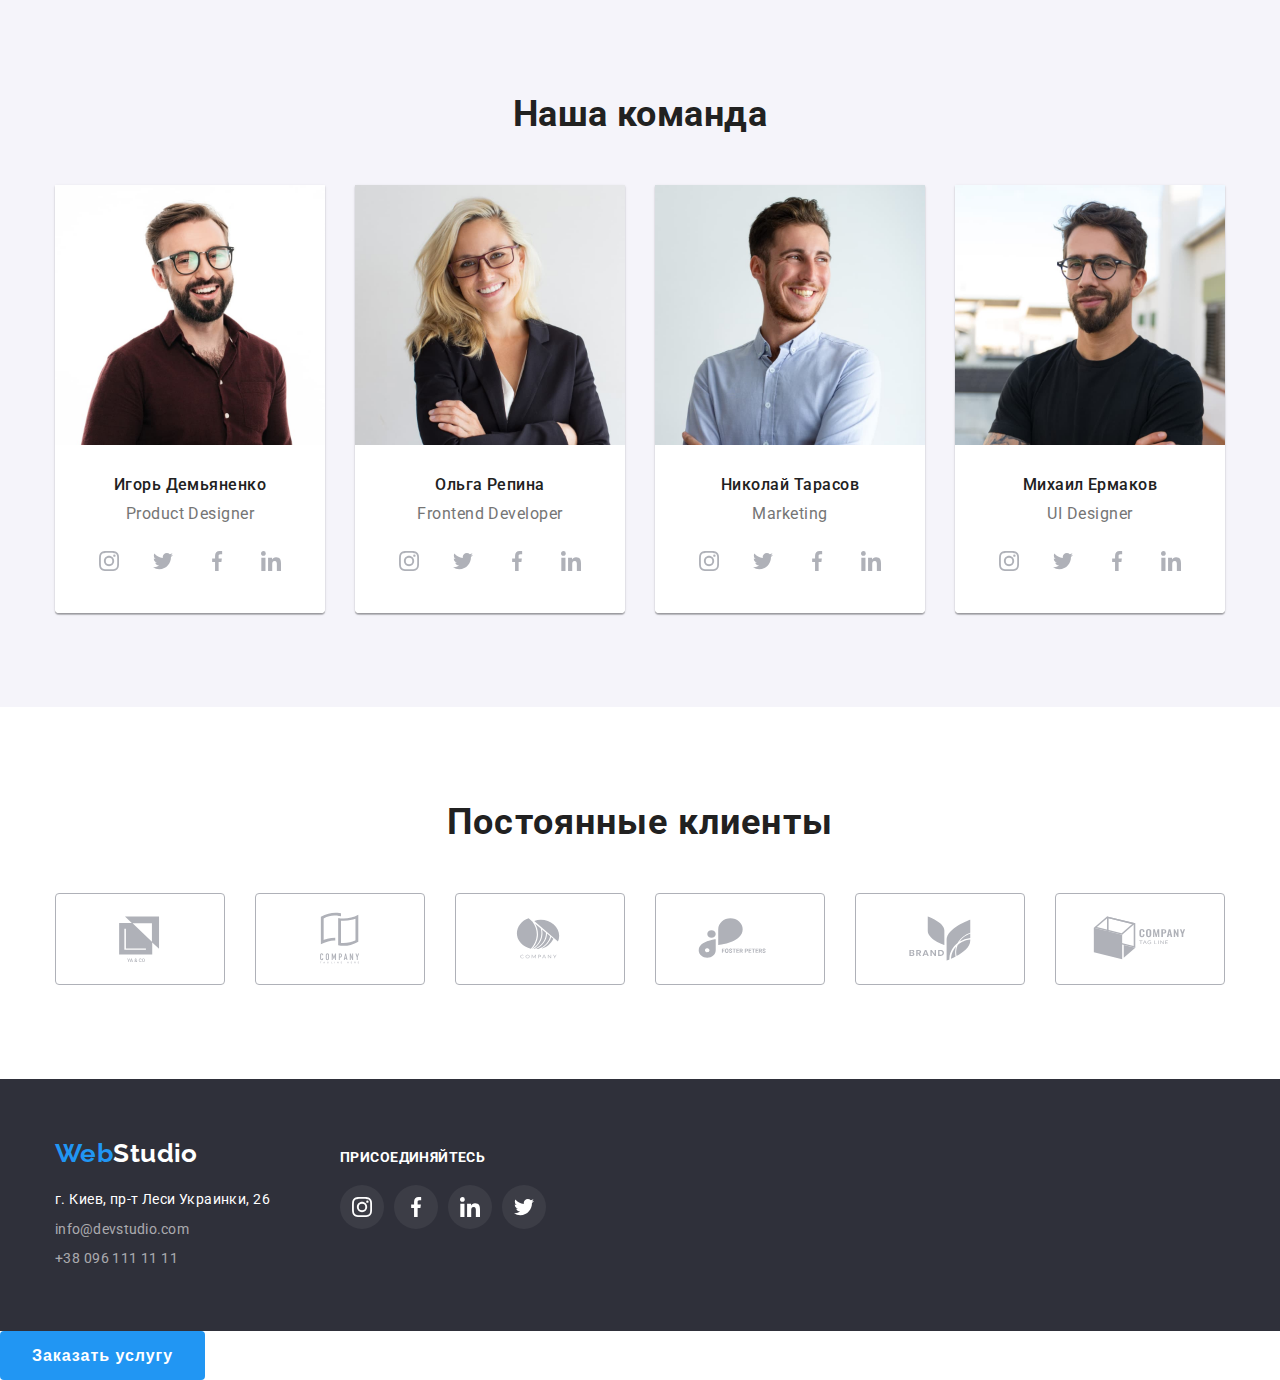
==== commit e852f615: "added overlay to the portfolio" ====
--- a/index.html
+++ b/index.html
@@ -380,11 +380,12 @@
         </div>
         </div>
     </footer>
-    <div class="backdrop" data-modal>
+    <button type="button" class="hero-button" data-model-open>Заказать услугу</button>
+    <div class="backdrop is-hidden" data-modal>
         <div class="modal">
-            <button type="button" class="modal-button" data-modal-close>
-                <svg class="icon-Vector" width="11" height="11">
-                    <use href="./images/icons/icons.svg#icon-vector"></use>
+            <button class="modal-button" data-modal-close>
+                <svg class="icon-close" width="11" height="11">
+                    <use href="./images/icons/icons.svg#icon-close"></use>
                 </svg>
             </button>
         </div>
--- a/css/styles.css
+++ b/css/styles.css
@@ -784,20 +784,19 @@
     margin-bottom: 0;
 }
 
-.services-pics-item:hover .services-decor-text {
-    transform: translateY(0%);
-    opacity: 1;
+.services-link:hover .services-decor-text {
+    transform: translateY(-100%);
 }
 
 .services-img-decor {
     position: relative;
     display: block;
+    overflow: hidden;
 }
 
 .services-decor-text {
     position: absolute;
     height: 100%;
-    top: 0;
     padding: 63px 24px;
     font-size: 18px;
     line-height: 28px;
@@ -805,8 +804,7 @@
     color: var(--main-text-color);
     background-color: rgba(33, 150, 243, 0.9);
     transform: translateY(100%);
-    transition: transform 250ms cubic-bezier(0.4, 0, 0.2, 1),
-    overflow: auto;
+    transition: transform 250ms cubic-bezier(0.4, 0, 0.2, 1);
 }
 
 .portfolio-cards {
@@ -833,7 +831,7 @@
 }
 
 .backdrop.is-hidden .modal {
-    transform: rotate(-290deg);
+    transform: translate(-50%, -50%) scale(0.9);
 }
 
 .modal {
@@ -851,7 +849,7 @@
 
 .modal-button {
     position: absolute;
-    top: 11px;
+    top: 8px;
     right: 8px;
     width: 30px;
     height: 30px;
@@ -865,4 +863,4 @@
     opacity: 0;
     pointer-events: none;
     visibility: hidden;
-}+}
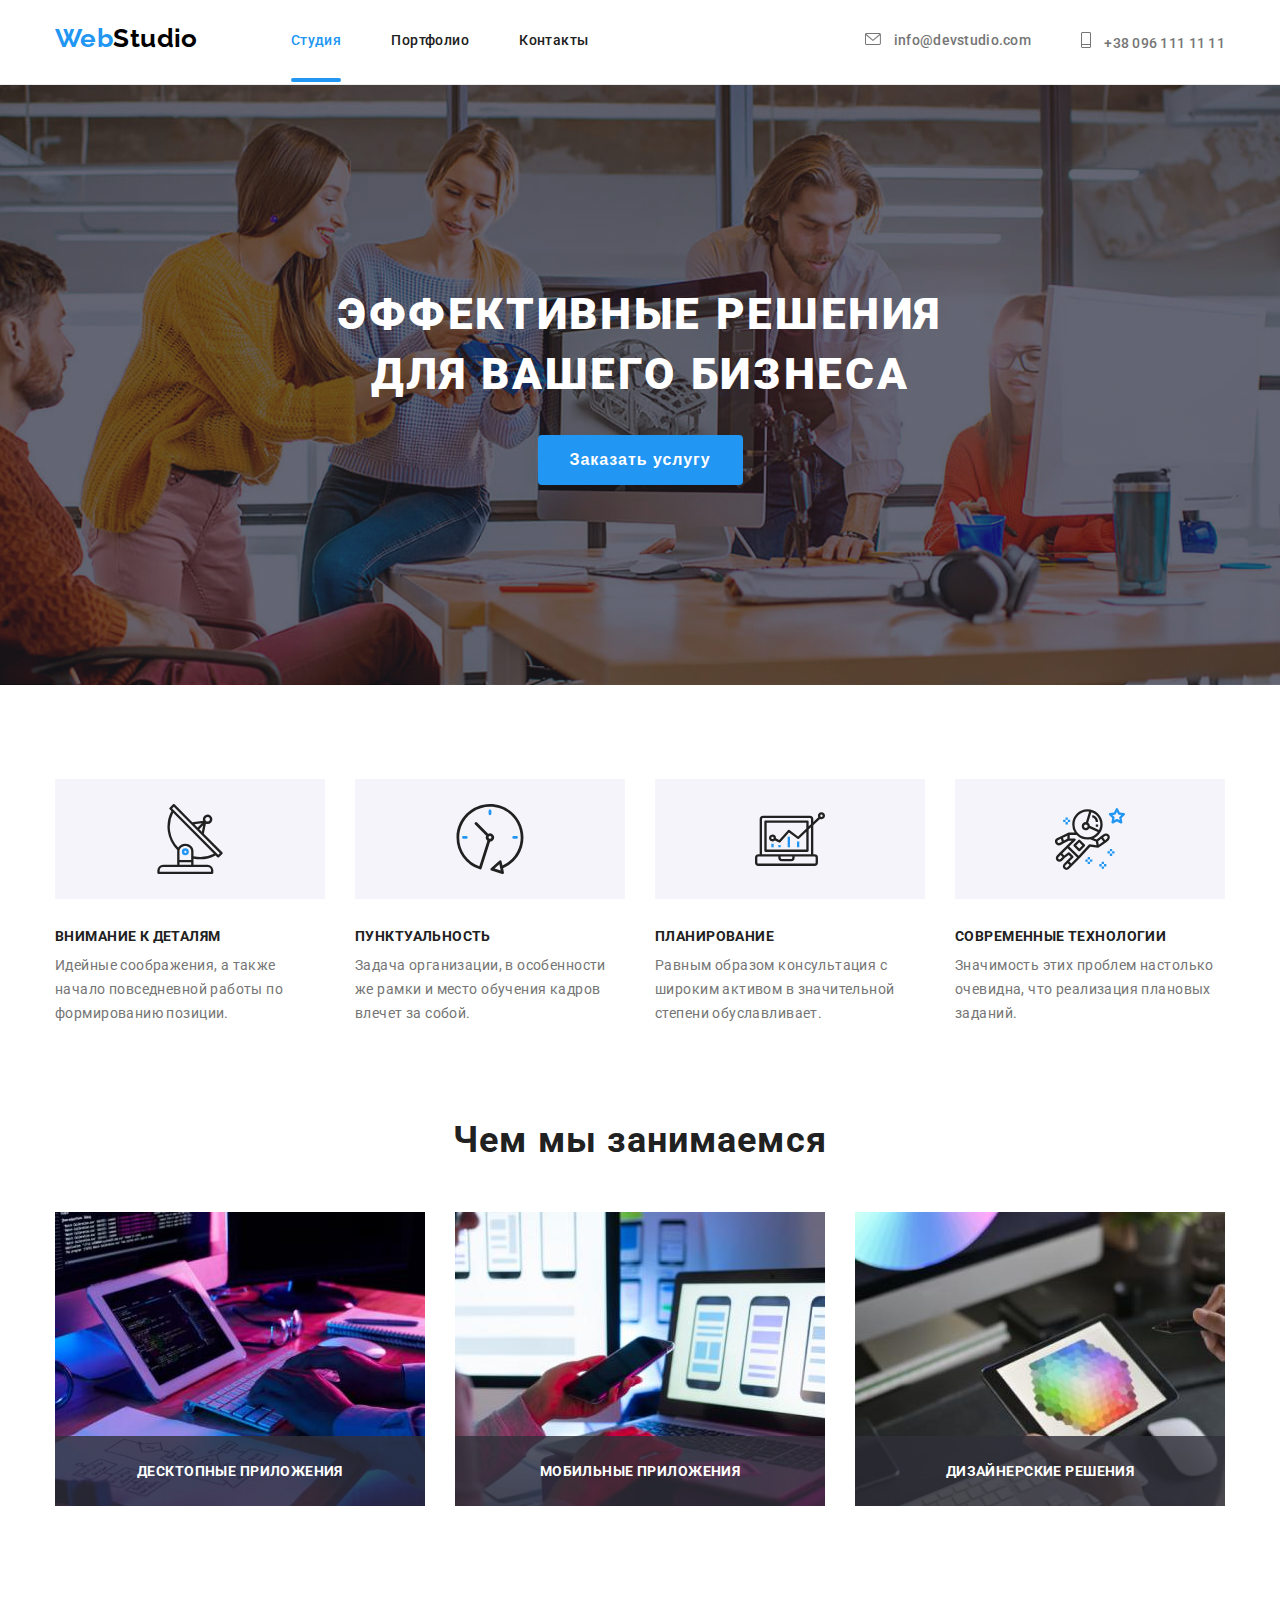
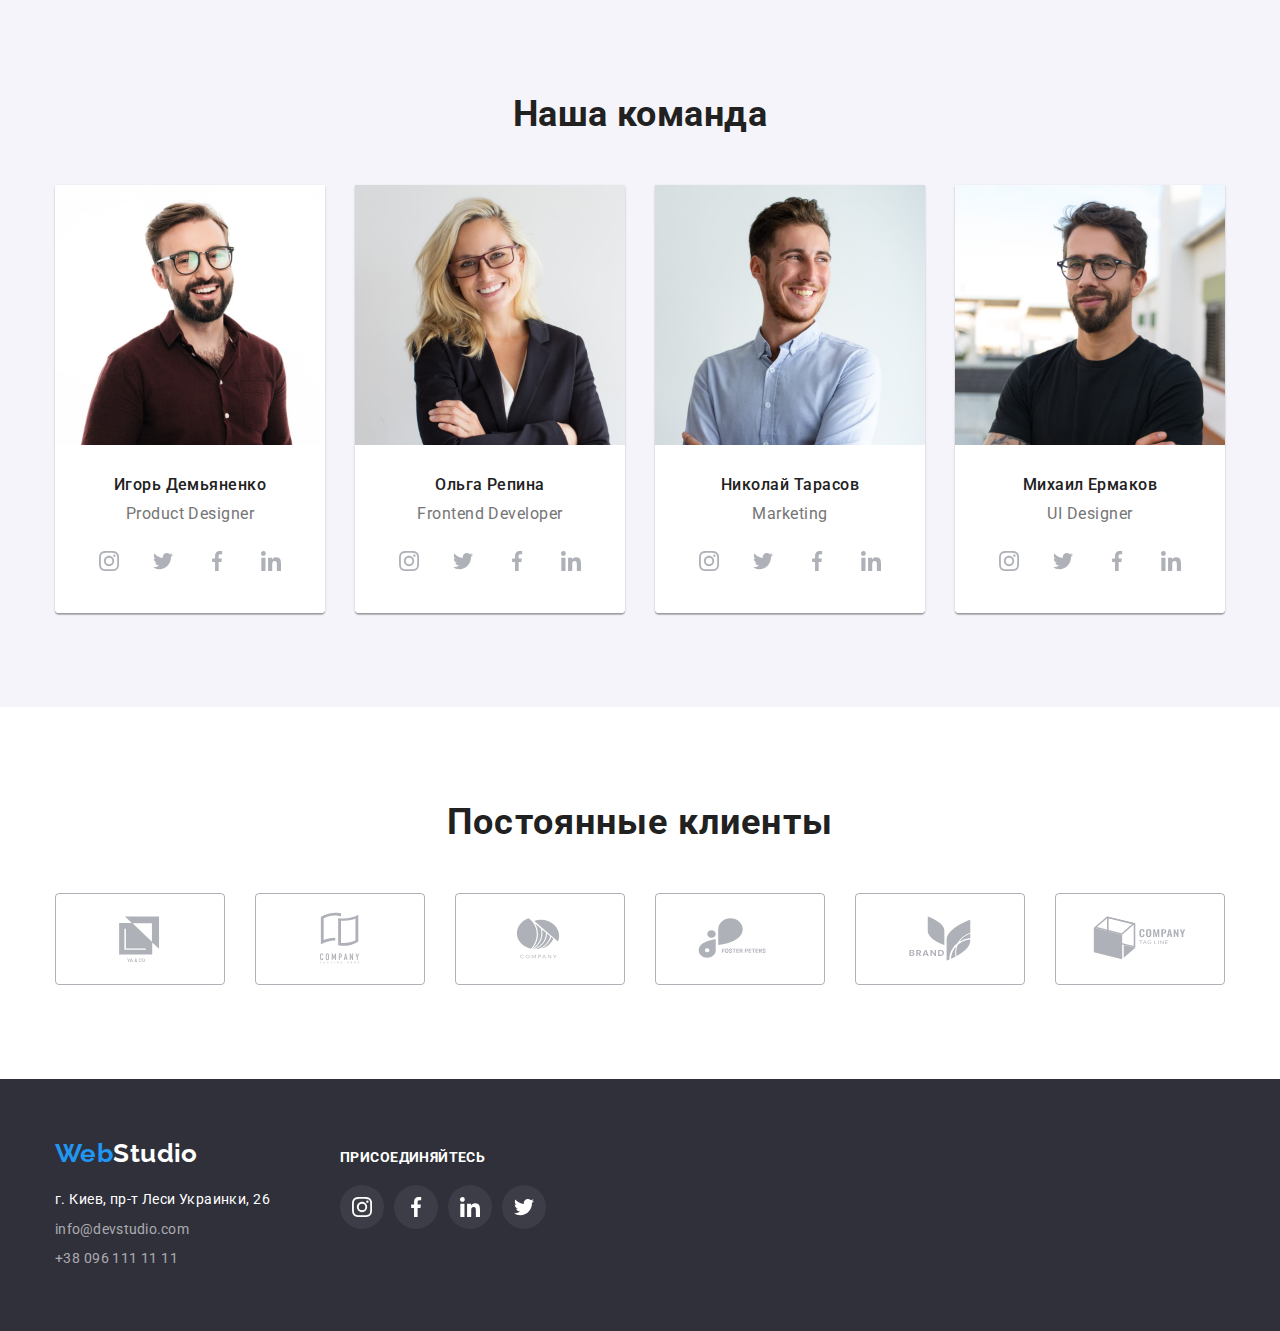
==== commit bc9dc07a: "open a modal window" ====
--- a/index.html
+++ b/index.html
@@ -51,7 +51,7 @@
         <section class="section-hero">
             <div class="container-hero">
             <h1 class="hero-title">Эффективные решения для вашего бизнеса</h1>
-            <button type="button" class="hero-button" data-model-open>Заказать услугу</button>
+            <button type="button" class="hero-button" data-modal-open>Заказать услугу</button>
             </div>
         </section>
         <!--Секция Особенности-->
@@ -380,12 +380,11 @@
         </div>
         </div>
     </footer>
-    <button type="button" class="hero-button" data-model-open>Заказать услугу</button>
     <div class="backdrop is-hidden" data-modal>
         <div class="modal">
             <button class="modal-button" data-modal-close>
                 <svg class="icon-close" width="11" height="11">
-                    <use href="./images/icons/icons.svg#icon-close"></use>
+                    <use href="./images/icons/close-black.svg"></use>
                 </svg>
             </button>
         </div>
--- a/css/styles.css
+++ b/css/styles.css
@@ -827,12 +827,13 @@
     width: 100%;
     height: 100%;
     background-color: rgba(0, 0, 0, 0.2);
-    transition: opacity 300ms, visibility 300ms;
+    transition: opacity 250ms, visibility 250ms;
 }
 
 .backdrop.is-hidden .modal {
     transform: translate(-50%, -50%) scale(0.9);
 }
+
 
 .modal {
     position: absolute;
@@ -840,7 +841,7 @@
     min-height: 581px;
     top: 50%;
     left: 50%;
-    background: #FFFFFF;
+    background-color: #FFFFFF;
     box-shadow: 0px 1px 3px rgba(0, 0, 0, 0.12), 0px 1px 1px rgba(0, 0, 0, 0.14), 0px 2px 1px rgba(0, 0, 0, 0.2);
     border-radius: 4px;
     transition: transform 250ms;
@@ -854,12 +855,16 @@
     width: 30px;
     height: 30px;
     border-radius: 50%;
-    background: #FFFFFF;
+    background-color: #FFFFFF;
     border: 1px solid rgba(0, 0, 0, 0.1);
     box-sizing: border-box;
 }
 
-.is-hidden {
+.icon-close {
+    fill: #000000;
+}
+
+.backdrop.is-hidden {
     opacity: 0;
     pointer-events: none;
     visibility: hidden;
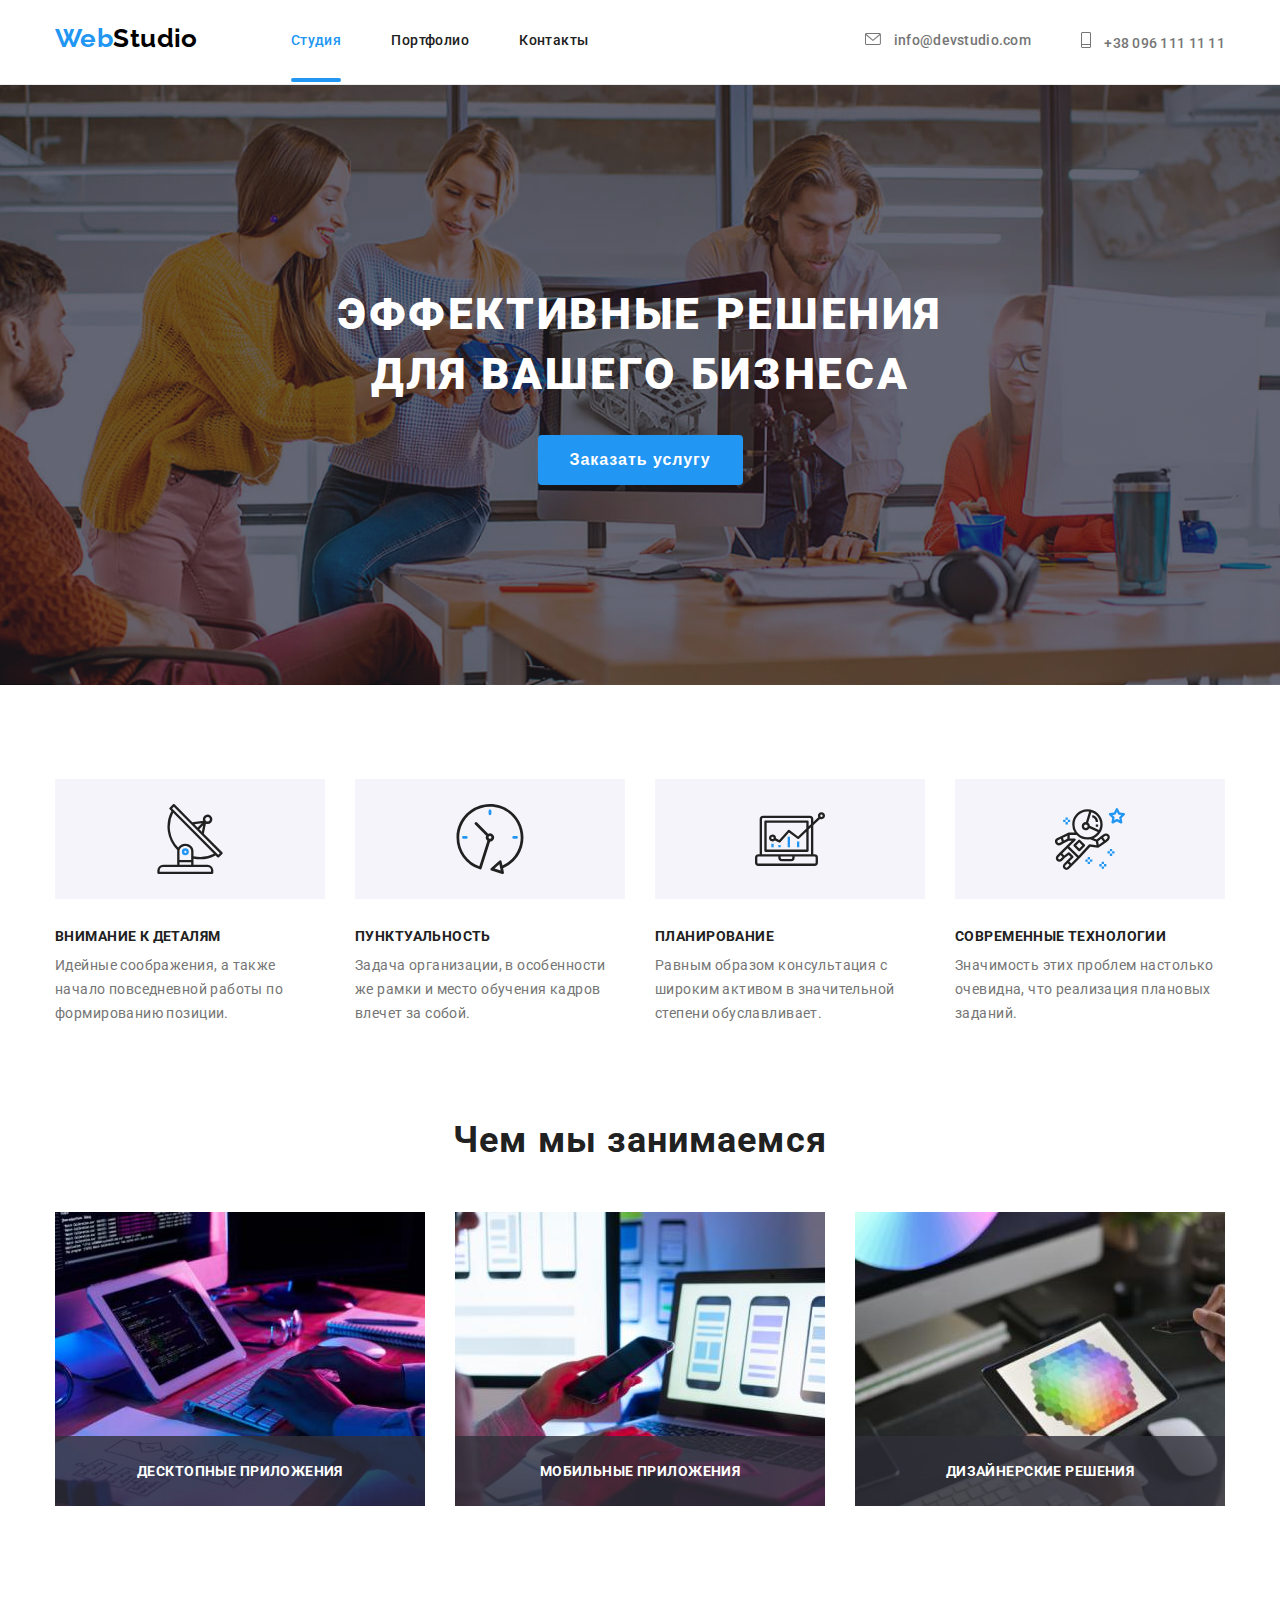
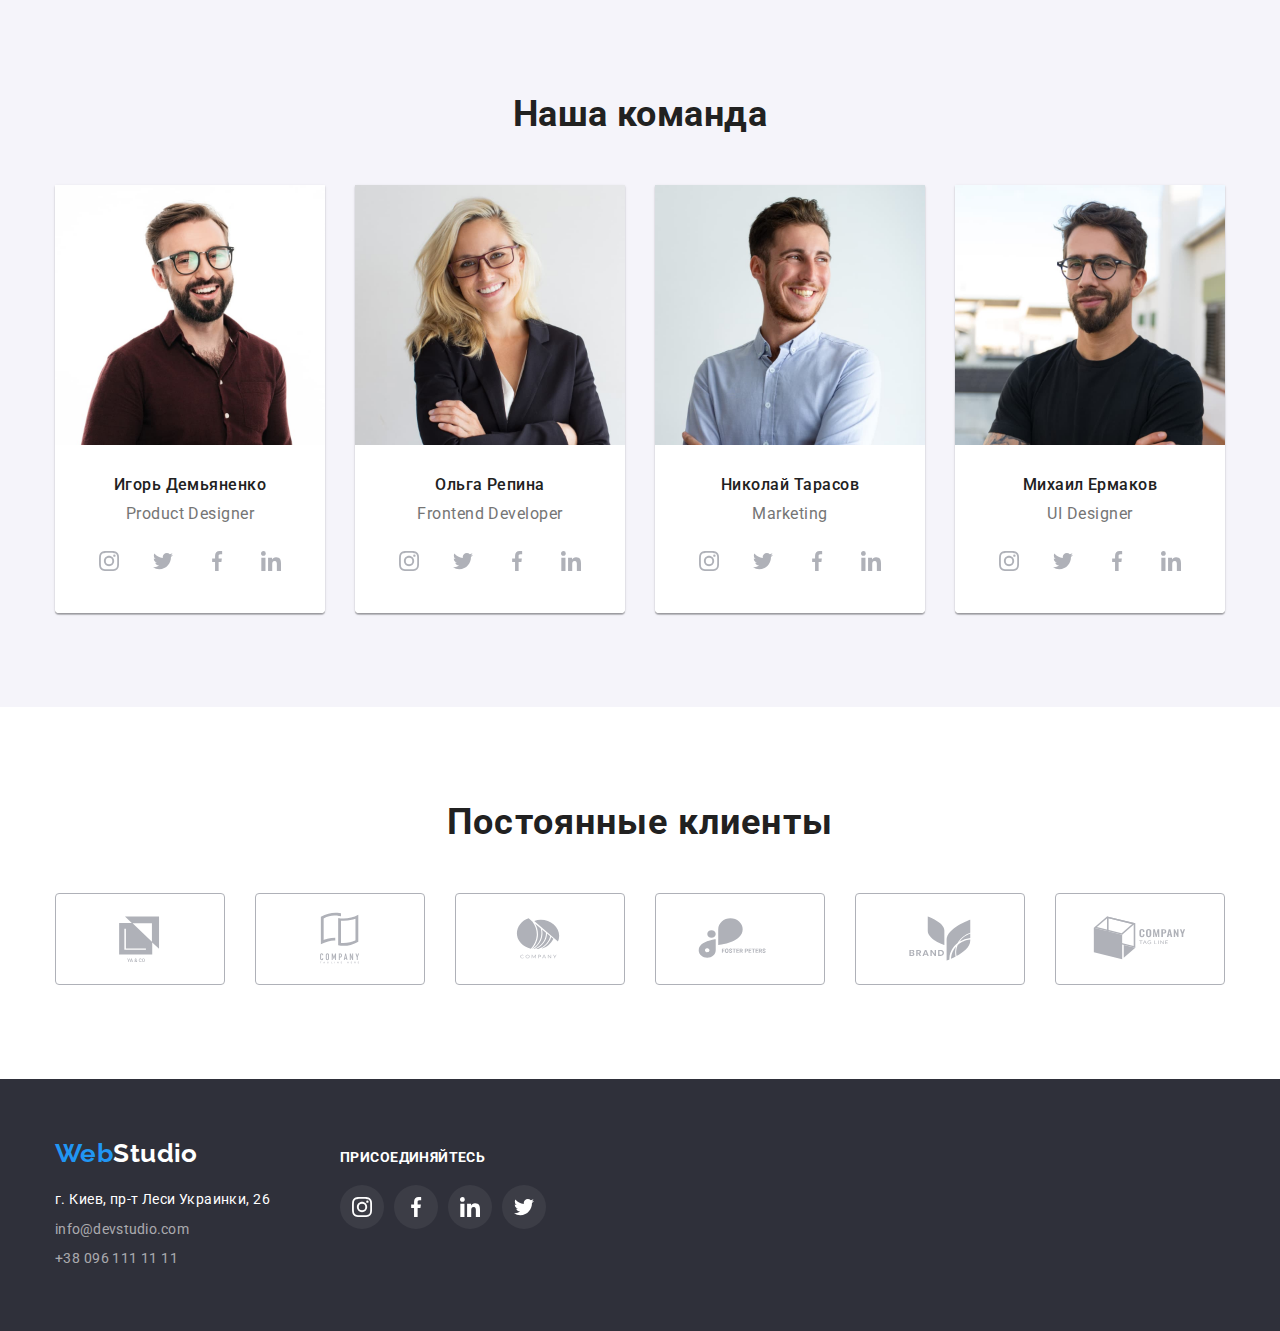
==== commit 9ce7190d: "finally done hw5" ====
--- a/index.html
+++ b/index.html
@@ -384,7 +384,7 @@
         <div class="modal">
             <button class="modal-button" data-modal-close>
                 <svg class="icon-close" width="11" height="11">
-                    <use href="./images/icons/close-black.svg"></use>
+                    <use href="./images/icons/icons.svg#icon-icons-close"></use>
                 </svg>
             </button>
         </div>
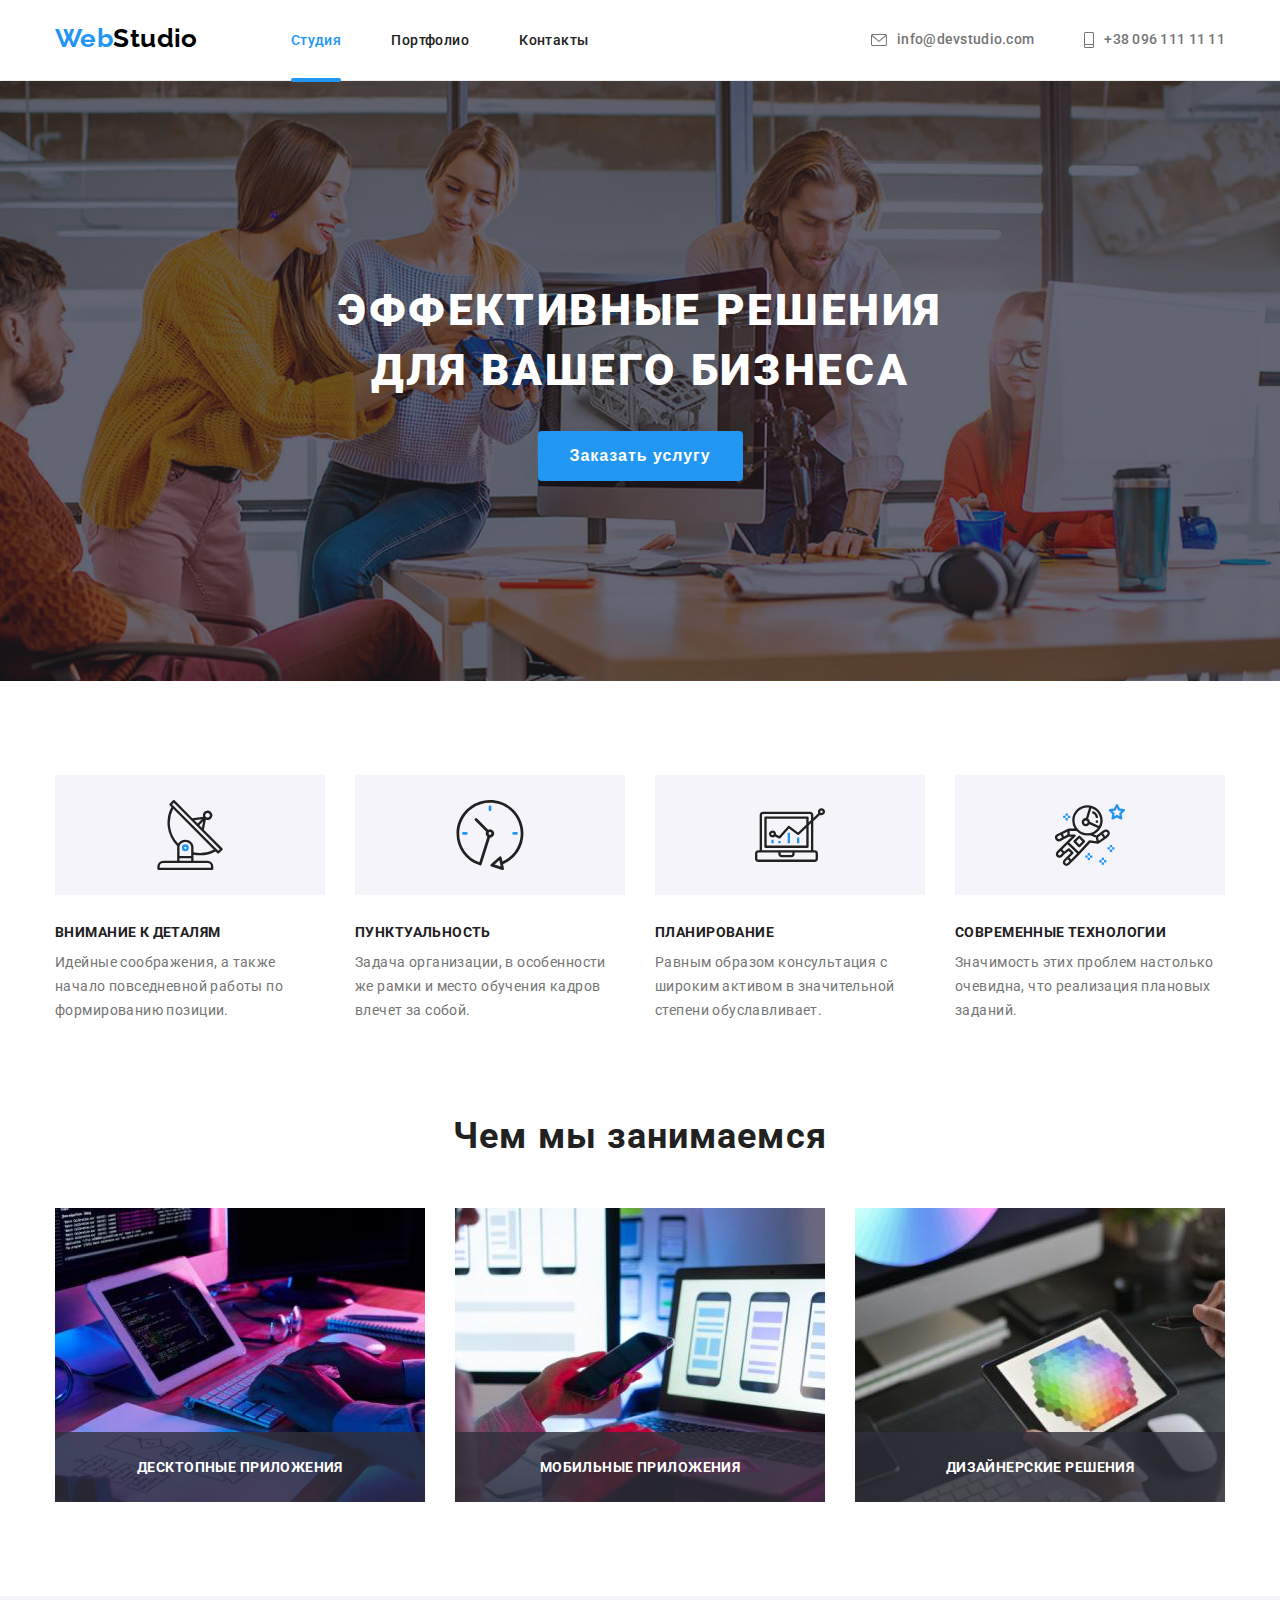
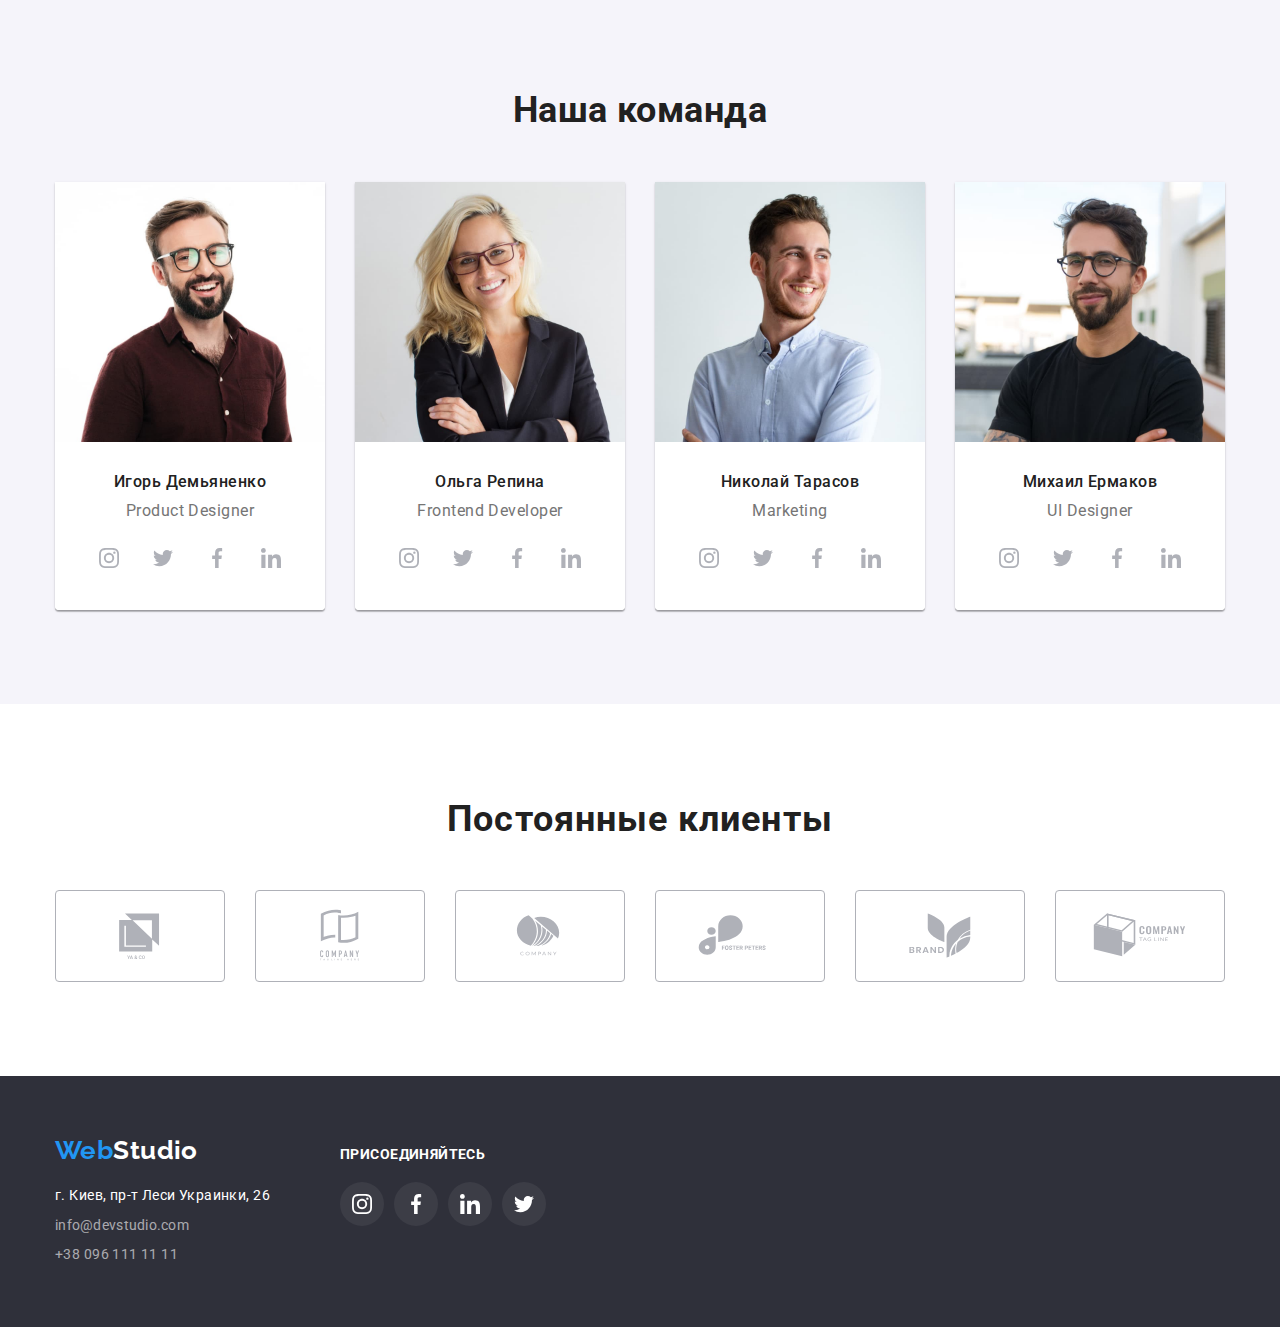
==== commit 3bd055c4: "no div class in works item" ====
--- a/index.html
+++ b/index.html
@@ -104,23 +104,17 @@
             <h2 class="works-title">Чем мы занимаемся</h2>
             <ul class="works-list list">
                 <li class="works-item">
-                    <div class="works-label">
                     <img src="./images/studio/coding.jpg" alt="Написание кода со схемы" width="370" height="294">
                     <p class="works-item-text">Десктопные приложения</p>
-                    </div>
                 </li>
                 <li class="works-item">
-                    <div class="works-label">
                     <img src="./images/studio/mobile.jpg" alt="Настройка телефона по визуалу" width="370" height="294">
                     <p class="works-item-text">Мобильные приложения</p>
-                    </div>
                 </li>
                 <li class="works-item">
-                    <div class="works-label">
                     <img src="./images/studio/graphicstablet.jpg" alt="Выбор палитры на графическом планшете"
                         width="370" height="294">
                     <p class="works-item-text">Дизайнерские решения</p>
-                    </div>
                 </li>
             </ul>
             </div>
--- a/css/styles.css
+++ b/css/styles.css
@@ -191,8 +191,6 @@
 }
 
 .header-contact-item {
-    padding-top: 32px;
-    padding-bottom: 32px;
     margin-right: 50px;
 }
 
@@ -208,6 +206,7 @@
     letter-spacing: 0.02em;
     text-decoration: none;
     color: var(--secondary-text-color);
+    display: flex;
     align-items: center;
 }
 
@@ -217,20 +216,16 @@
 }
 
 .mail-icon {
-    fill: #757575;
+    fill: currentColor;
     margin-right: 10px;
     height: 12px;
 }
 
 .phone-icon {
-    fill: #757575;
+    fill: currentColor;
     margin-right: 10px;
-    height: 16px;
-}
-
-.header-mail:hover .mail-icon {
-    fill: var(--link-color)
-}
+}
+
 
 .header-mail:focus .mail-icon {
     fill: var(--link-color)
@@ -243,6 +238,7 @@
     line-height: 1.14;
     letter-spacing: 0.02em;
     text-decoration: none;
+    display: flex;
     align-items: center;
     color: var(--secondary-text-color);
 }
@@ -252,9 +248,6 @@
     color: var(--link-color);
 }
 
-.header-tel:hover .phone-icon {
-    fill: var(--link-color)
-}
 
 .header-tel:focus .phone-icon {
     fill: var(--link-color)
@@ -365,6 +358,7 @@
 
 .works-item {
     margin-right: var(--list-right-margin);
+    position: relative;
 }
 
 .works-item:last-child {
